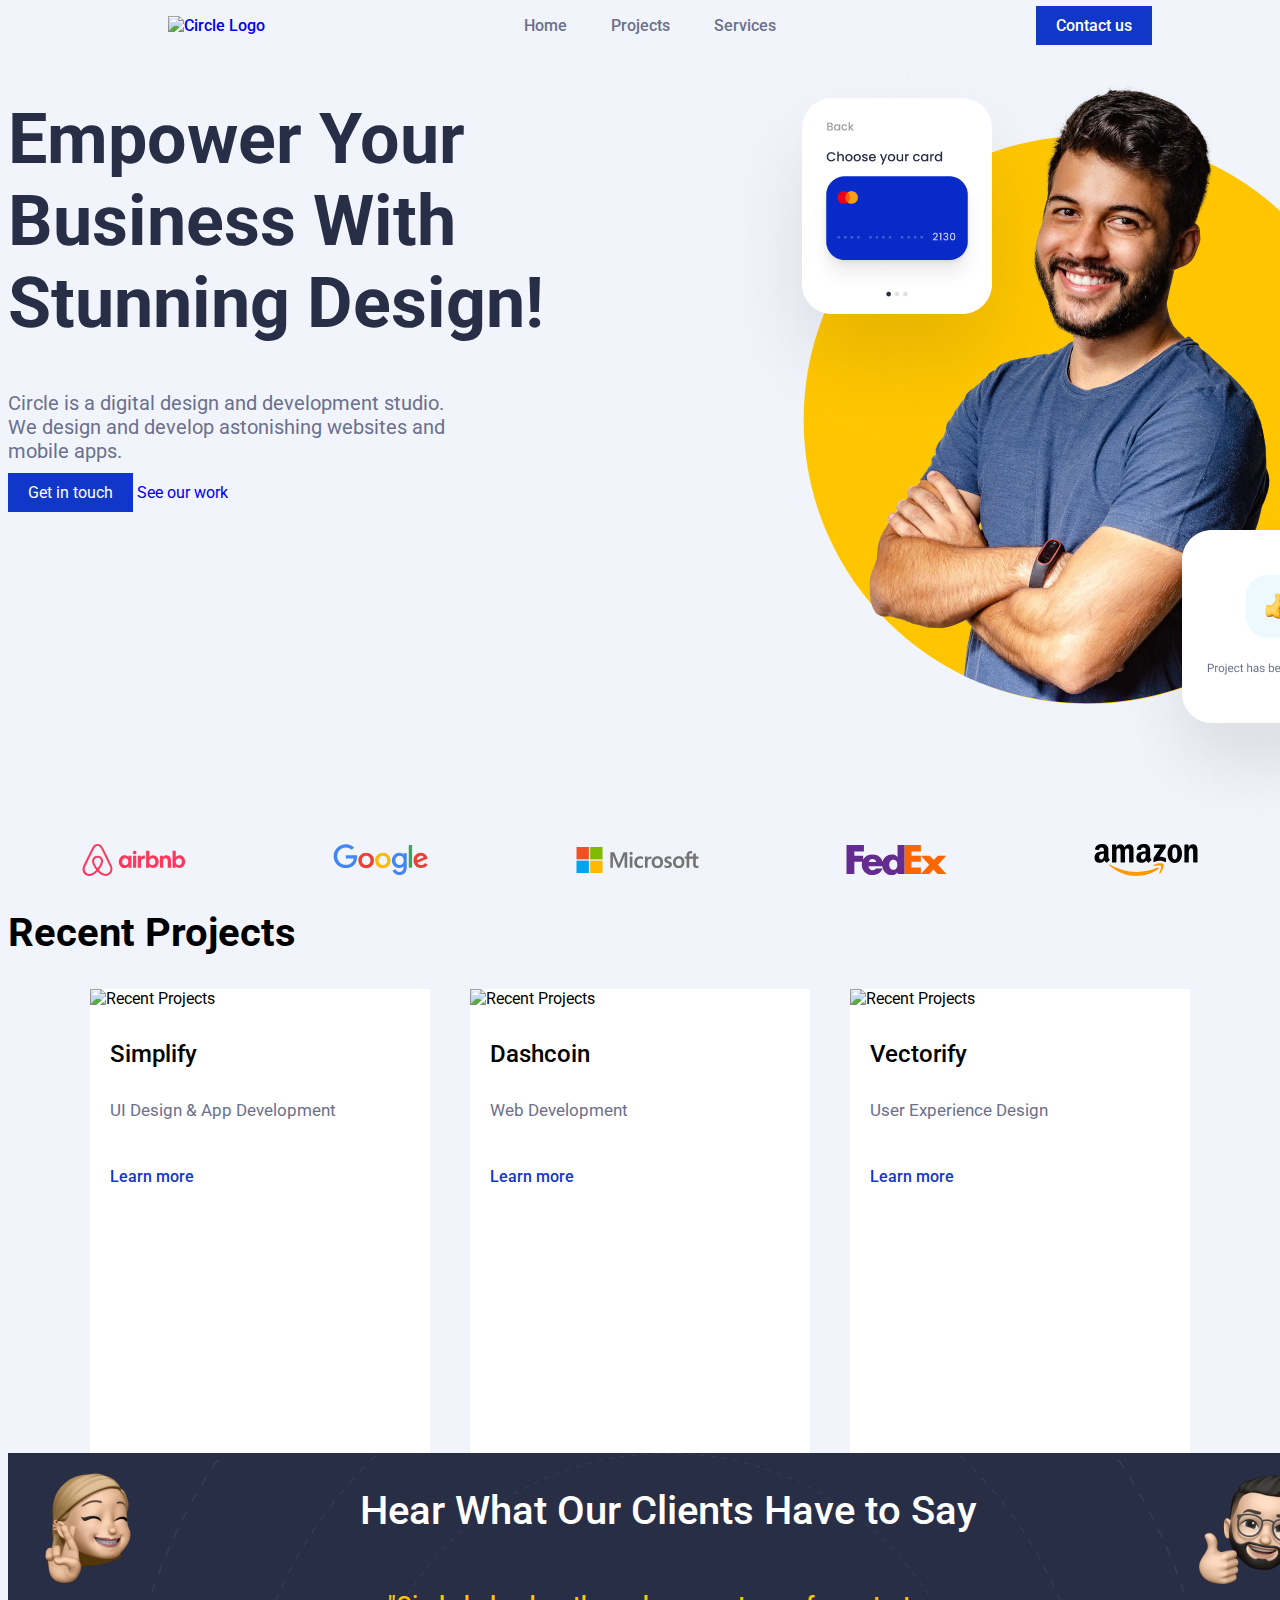
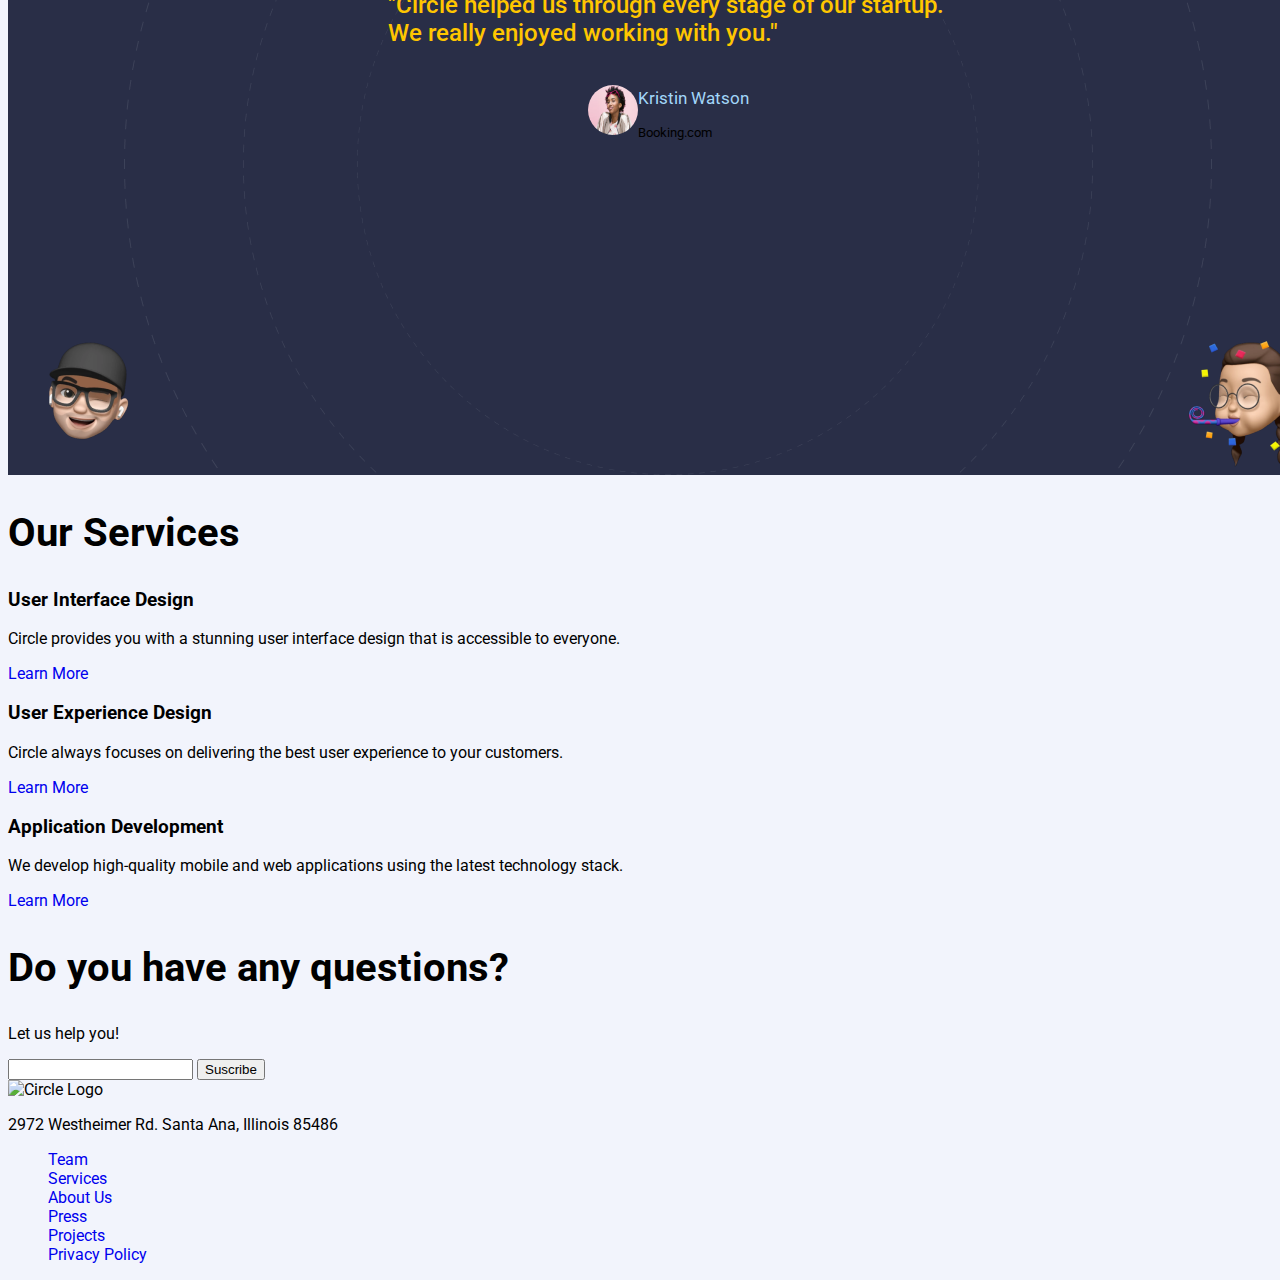
==== index.html @ bffb7397 "css day 2" ====
<!DOCTYPE html>
      <html lang="en">
      <head>
         <meta charset="UTF-8">
         <meta http-equiv="X-UA-Compatible" content="IE=edge">
         <meta name="viewport" content="width=device-width, initial-scale=1.0">
         <link rel="stylesheet" href="/style.css">
         <title>Circle</title>
      </head>
      <body>
         <div id="container">
            <nav>
               <ul class="navegacion">
                  <li><a href="#"><img src="/img/circle.svg" alt="Circle Logo"></a></li>
                  <div class="nav-center">
                     <li><a href="#">Home</a></li>
                     <li><a href="#">Projects</a></li>
                     <li><a href="#">Services</a></li>
                  </div>
                  <li><a class="btn-azul" href="#">Contact us</a></li>
               </ul>
            </nav>

            <section id="header">
                  <div class="header-txt">
                     <h1>Empower Your Business With Stunning Design!</h1>
                     <p>Circle is a digital design and development studio. We design and develop astonishing websites and mobile apps.</p>
                     <a class="btn-azul" href="#">Get in touch</a>
                     <a href="#">See our work</a>
                  </div>
                  <div>
                     <img src="/img/persona.png" alt="Persona">
                  </div>
            </section>

            <section id="logos">
               <img src="/img/airbnb-logo.svg" alt="Airbnb">
               <img src="/img/google-logo.svg" alt="Google">
               <img src="/img/microsoft-logo.svg" alt="Miscrosoft">
               <img src="/img/fedex-logo.svg" alt="FedEx">
               <img src="/img/amazon-logo.svg" alt="Amazon">
            </section>
            
            <section id="recent-projects">
               <div>
                  <h2>Recent Projects</h2>
               </div>
               <div class="cajas-global">
                  <div class="caja-proyecto">
                   <img class="project" src="/img/recent-projects.jpeg" alt="Recent Projects">
                    <h4>Simplify</h4>
                   <p>UI Design & App Development</p>
                   <a href="#">Learn more</a>
                </div>

                 <div class="caja-proyecto">
                     <img class="project" src="/img/recent-projects.jpeg" alt="Recent Projects">
                     <h4>Dashcoin</h4>
                     <p>Web Development</p>
                     <a href="#">Learn more</a>
                 </div>

                 <div class="caja-proyecto">
                     <img class="project" src="/img/recent-projects.jpeg" alt="Recent Projects">
                     <h4>Vectorify</h4>
                     <p>User Experience Design</p>
                     <a href="#">Learn more</a>
                 </div>
            </div>

            </section>

            <section id="review">
               
               <!-- <div class="emoji">
                  <img src="/img/memoji-1.png" alt="Emoji 1">
                  <img src="/img/memoji-2.png" alt="Emoji 2">
               </div>
               <div class="testimonio">
                  <h2>Hear What Our Clients Have to Say</h2>
                  <p class="testimonio-txt">"Circle helped us through every stage of our startup. We really enjoyed working with you."</p>
                  <div class="testimonio-foto">
                     <div class="foto-perfil">
                        <img src="/img/profile.png" alt="Perfil">
                     </div>
                     <div>
                        <p class="testimonio-nombre">Kristin Watson</p>
                        <p class="testimonio-empresa">Booking.com</p>
                     </div>
                  </div>
               </div>

               <div class="emoji">
                  <img src="/img/memoji-3.png" alt="Emoji 3">
                  <img src="/img/memoji-4.png" alt="Emoji 4">
               <div>-->

               <div class="testimonio">
                  <h2>Hear What Our Clients Have to Say</h2>
                  <p class="testimonio-txt">"Circle helped us through every stage of our startup. We really enjoyed working with you."</p>
                  <div class="testimonio-foto">
                     <div class="foto-perfil">
                        <img src="/img/profile.png" alt="Perfil">
                     </div>
                     <div>
                        <p class="testimonio-nombre">Kristin Watson</p>
                        <p class="testimonio-empresa">Booking.com</p>
                     </div>
                  </div>
               </div>
               <div class="emoji-arriba-izquierda"><img src="/img/memoji-1.png" alt="Emoji 1"></div>
               <div class="emoji-abajo-izquierda"><img src="/img/memoji-2.png" alt="Emoji 2"></div>
               <div class="emoji-arriba-derecha"><img src="/img/memoji-3.png" alt="Emoji 4"></div>
               <div class="emoji-abajo-derecha"><img src="/img/memoji-4.png" alt="Emoji 4"></div>

            </section>

            <section id="our-services">
               <h2>Our Services</h2>
               <div>
                  <h3>User Interface Design</h3>
                  <p>Circle provides you with a stunning user interface design that is accessible to everyone.</p>
                  <a href="#">Learn More</a>
               </div>

               <div>
                  <h3>User Experience Design</h3>
                  <p>Circle always focuses on delivering the best user experience to your customers.</p>
                  <a href="#">Learn More</a>
               </div>

               <div>
                  <h3>Application Development
                  </h3>
                  <p>We develop high-quality mobile and web applications using the latest technology stack.</p>
                  <a href="#">Learn More</a>
               </div>
            </section>

            <section>
               <h2>Do you have any questions?</h2>
               <p>Let us help you!</p>
               <form action="">
                  <input id="e-mail" type="text">
                  <button type="submit">Suscribe</button>
               </form>
            </section>

            <footer>
               <div>
                  <img src="/img/circle.svg" alt="Circle Logo">
                  <p>2972 Westheimer Rd. Santa Ana, Illinois 85486</p>
               </div>

               <div>
                  <ul>
                     <li><a href="#">Team</a></li>
                     <li><a href="#">Services</a></li>
                     <li><a href="#">About Us</a></li>
                     <li><a href="#">Press</a></li>
                     <li><a href="#">Projects</a></li>
                     <li><a href="#">Privacy Policy</a></li>
                  </ul>
               </div>
            </footer>

         </div>
      </body>
      </html>
---- style.css ----
@import url('https://fonts.googleapis.com/css2?family=Roboto:wght@400;500&display=swap');

body{
   background-color: #F2F4FC;
   font-family: Roboto, serif;
}

li{
   list-style: none;
}

a{
   text-decoration: none;
}

h2{
   font-size: 40px;
}

.navegacion{
   display: flex;
   justify-content: space-around;
   font-weight: 500;
}

.nav-center a{
   color: #6B708D;
}

.nav-center a:hover{
   color: #1037C8;
}

.nav-center li{
   display: inline;
   margin: 0 20px 0 20px;
   
   
}


.btn-azul{
   background-color: #1037C8;
   padding: 10px 20px;
   color: #fff;
}

h1{
   color: #292E47;
   font-size: 70px;
   width: 700px;
}

#header p{
   color: #6B708D;
   width: 450px;
   font-size: 20px;
}

#header{
   display: flex;
   flex-direction: row;
   justify-content: space-around;
}

#logos{
   display: flex;
   justify-content: space-around;
}

#recent-projects{
   display: flex;
   flex-direction: column;
}

.cajas-global{
   display: flex;
   flex-direction: row;
   justify-content: center;
}

.caja-proyecto{
   background-color: #ffffff;
   width: 340px;
   margin: 0 20px;
   padding-bottom: 20px;
   height: 444px;
}

.project{
   width: 340px;
   height: 240px;
}

.caja-proyecto a{
   color: #1037C8;
   font-weight: 500;
   padding-left: 20px;
}

.caja-proyecto h4{
   font-size: 24px;
   font-weight: 500;
   padding-left: 20px;
}

.caja-proyecto p{
   font-size: 17px;
   color: #6B708D;
   padding-left: 20px;
   padding-bottom: 30px;
}


/*#review{
   display: flex;
   flex-direction: row;
   justify-content: space-around;
   background-image:  url(/img/Orbit.png);
   background-color: #292E47;
   height: 622px;
   width: 1320px;

}

#review img{
   width: 150px;
   height: 150px;
}

.emoji{
   display: flex;
   flex-direction: column;
   justify-content: space-around;
}

#review .testimonio-txt{
   font-size: 24px;
   color: #FFC600;
   max-width: 560px;
   font-weight: 500;
   text-align: center;
   display: flex;
   justify-content: space-around;
   flex-direction: column;
}

#review h2{
   color: #fff;
   font-weight: 500;
}

.testimonio-foto{
   display: flex;
   flex-direction: row;
}

.foto-perfil img{
   width: 100px;
   height: 100px;
   border-radius: 100px;
}*/

#review{
   background-image:  url(/img/Orbit.png);
   background-color: #292E47;
   height: 622px;
   width: 1320px;
   position: relative;
}

#review .testimonio-txt{
   font-size: 24px;
   color: #FFC600;
   max-width: 560px;
   font-weight: 500;
}

#review h2{
   color: #fff;
   font-weight: 500;
}


.testimonio{
   display: flex;
   flex-direction: column;
   justify-content: space-around;
   align-items: center;
}

.testimonio-foto{
   display: flex;
   flex: row;
   align-items: center;
}

.foto-perfil img{
   width: 50px;
   height: 50px;
   border-radius: 50px;
}


.testimonio-nombre{
   font-size: 17px;
   color: #A2D6F9;
}

.testimonio-empresa{
   font-size: 13px;
}

.emoji-arriba-izquierda{
   position: absolute;
   left: 0%;
   top: 0%;
}

.emoji-arriba-izquierda img{
   width: 150px;
   height: 150px;
}

.emoji-abajo-izquierda{
   position: absolute;
   left: 0%;
   bottom: 0%;
}

.emoji-abajo-izquierda img{
   width: 150px;
   height: 150px;
}

.emoji-arriba-derecha{
   position: absolute;
   right: 0%;
   top: 0%;
}

.emoji-arriba-derecha img{
   width: 150px;
   height: 150px;
}

.emoji-abajo-derecha{ 
   position: absolute;
   right: 0%;
   bottom: 0%;
}

.emoji-abajo-derecha img{
   width: 150px;
   height: 150px; 
}
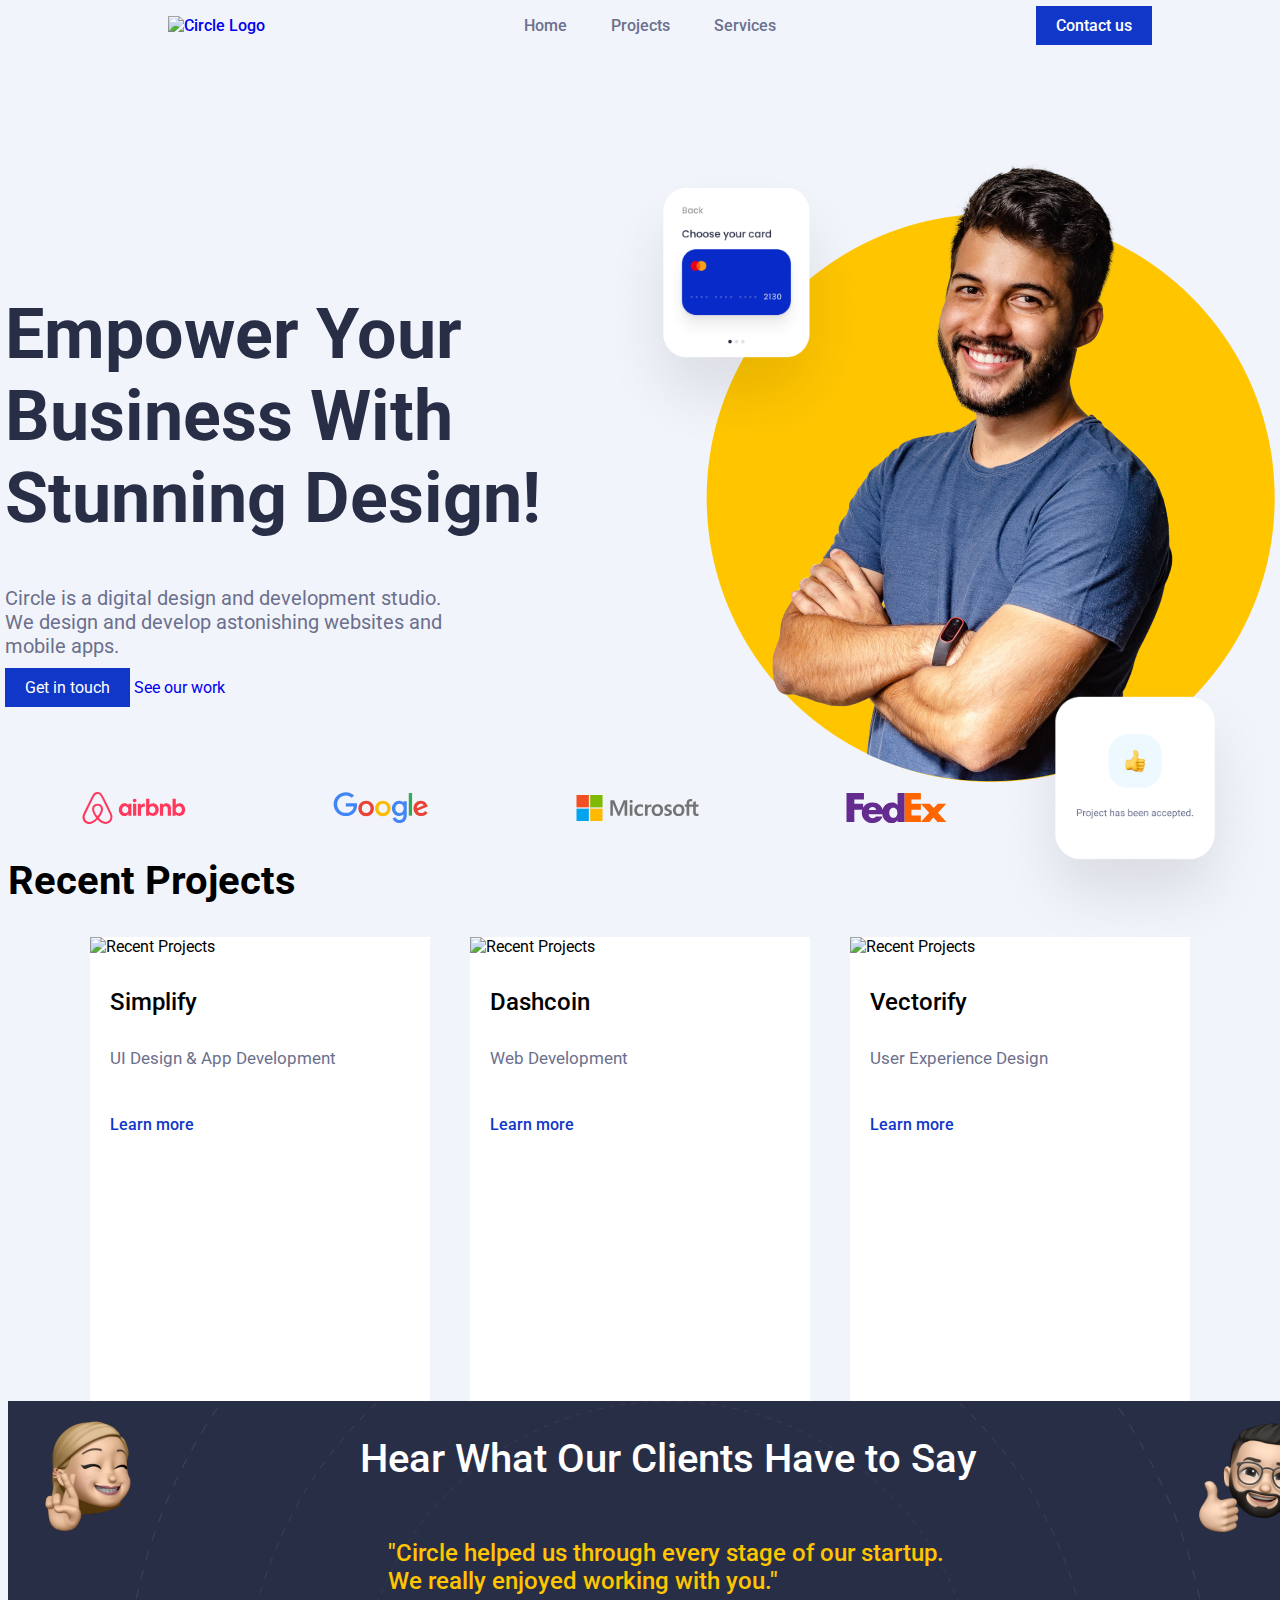
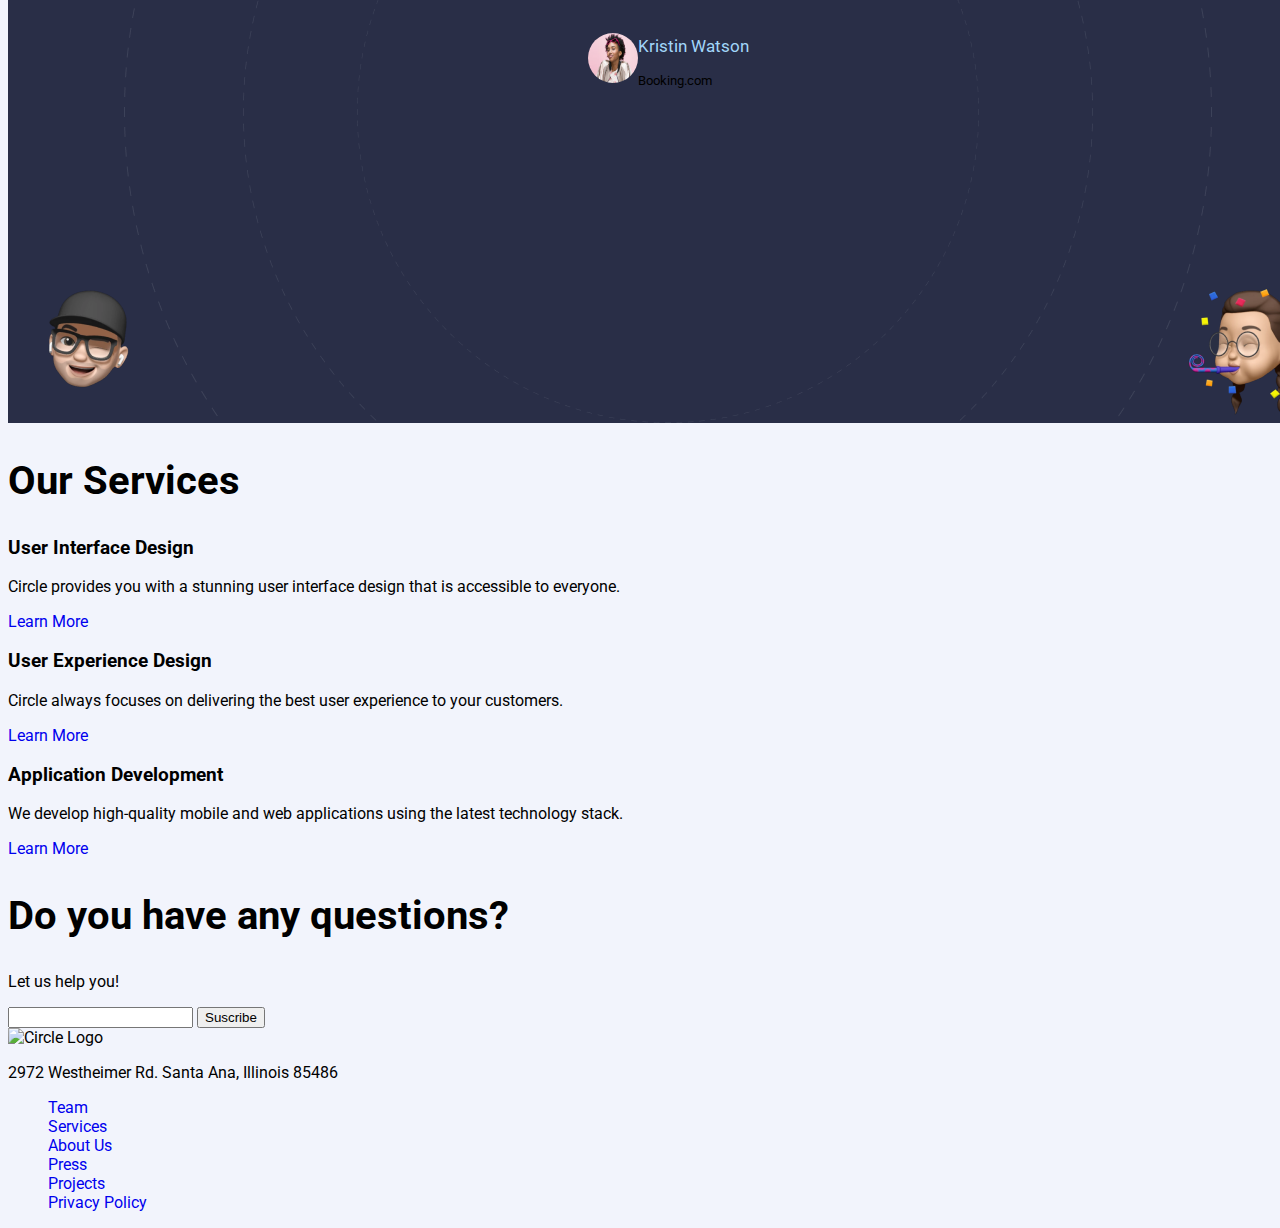
==== commit 4fc4c12c: "HTML changed" ====
--- a/index.html
+++ b/index.html
@@ -22,15 +22,19 @@
             </nav>
 
             <section id="header">
+               <div class="header-global">
                   <div class="header-txt">
                      <h1>Empower Your Business With Stunning Design!</h1>
                      <p>Circle is a digital design and development studio. We design and develop astonishing websites and mobile apps.</p>
                      <a class="btn-azul" href="#">Get in touch</a>
                      <a href="#">See our work</a>
                   </div>
-                  <div>
-                     <img src="/img/persona.png" alt="Persona">
+                  <div class="header-img">
+                     <img class="hero-image1" src="/img/card-1.png" alt="Card 1">
+                     <img class="hero-image2" src="/img/card-2.png" alt="Card 2">
+                     <img class="hero-image3" src="/img/hero-image.png" alt="Persona">
                   </div>
+               </div>
             </section>
 
             <section id="logos">
--- a/style.css
+++ b/style.css
@@ -58,9 +58,44 @@
 }
 
 #header{
-   display: flex;
-   flex-direction: row;
-   justify-content: space-around;
+   /*display: flex;
+   flex-direction: row;
+   justify-content: space-around;*/
+   padding: 0px 30px;
+   padding-top: 100px;
+   
+}
+
+.header-global{
+   display: flex;
+   flex-direction: row;
+   align-items: center;
+   justify-content: center;
+}
+
+.header-img{
+   position: relative;
+}
+
+.hero-image1{
+   position: absolute;
+   top: 0%;
+   left: -20%;
+   width: 290px;
+   height: 316px;
+}
+
+.hero-image2{
+   position: absolute ;
+   top: 80%;
+   left: 50%;
+   width: 290px;
+   height: 293px;
+}
+
+.hero-image3{
+   width: 570px;
+   height: 637px;
 }
 
 #logos{
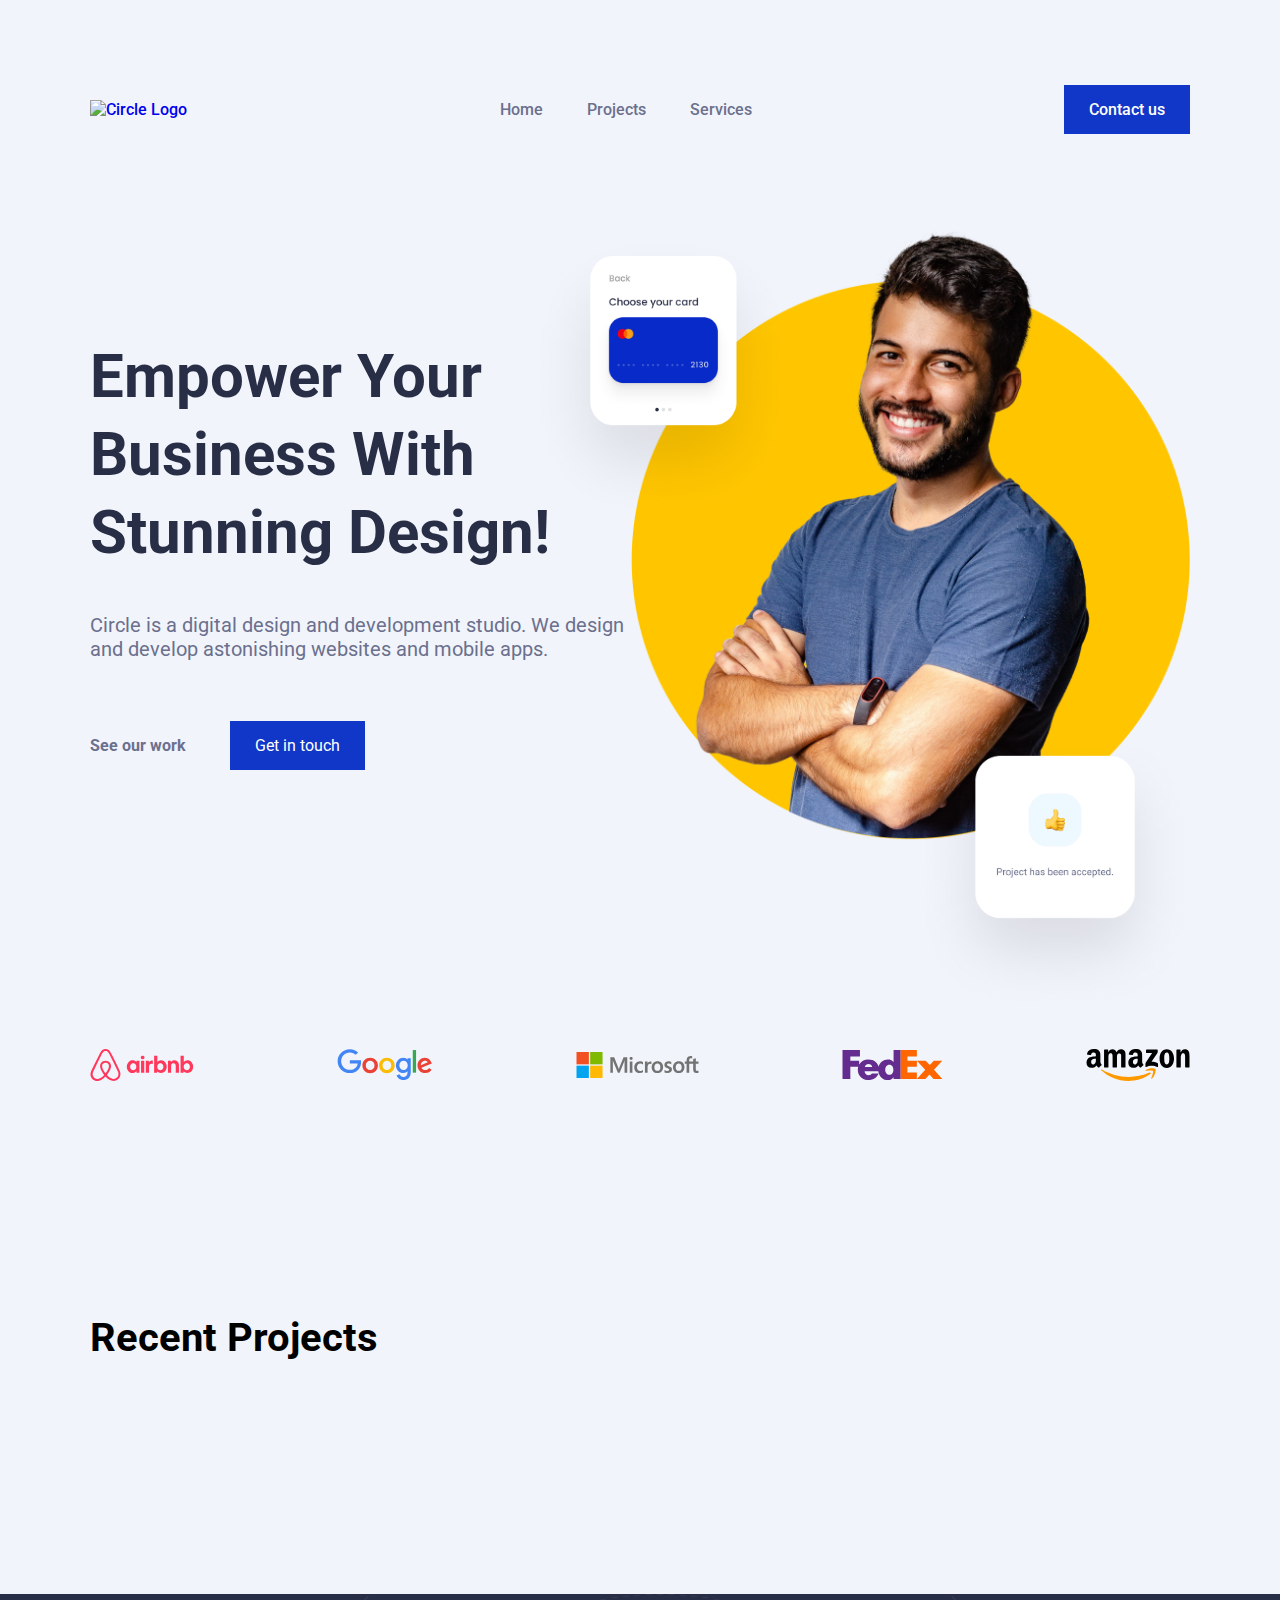
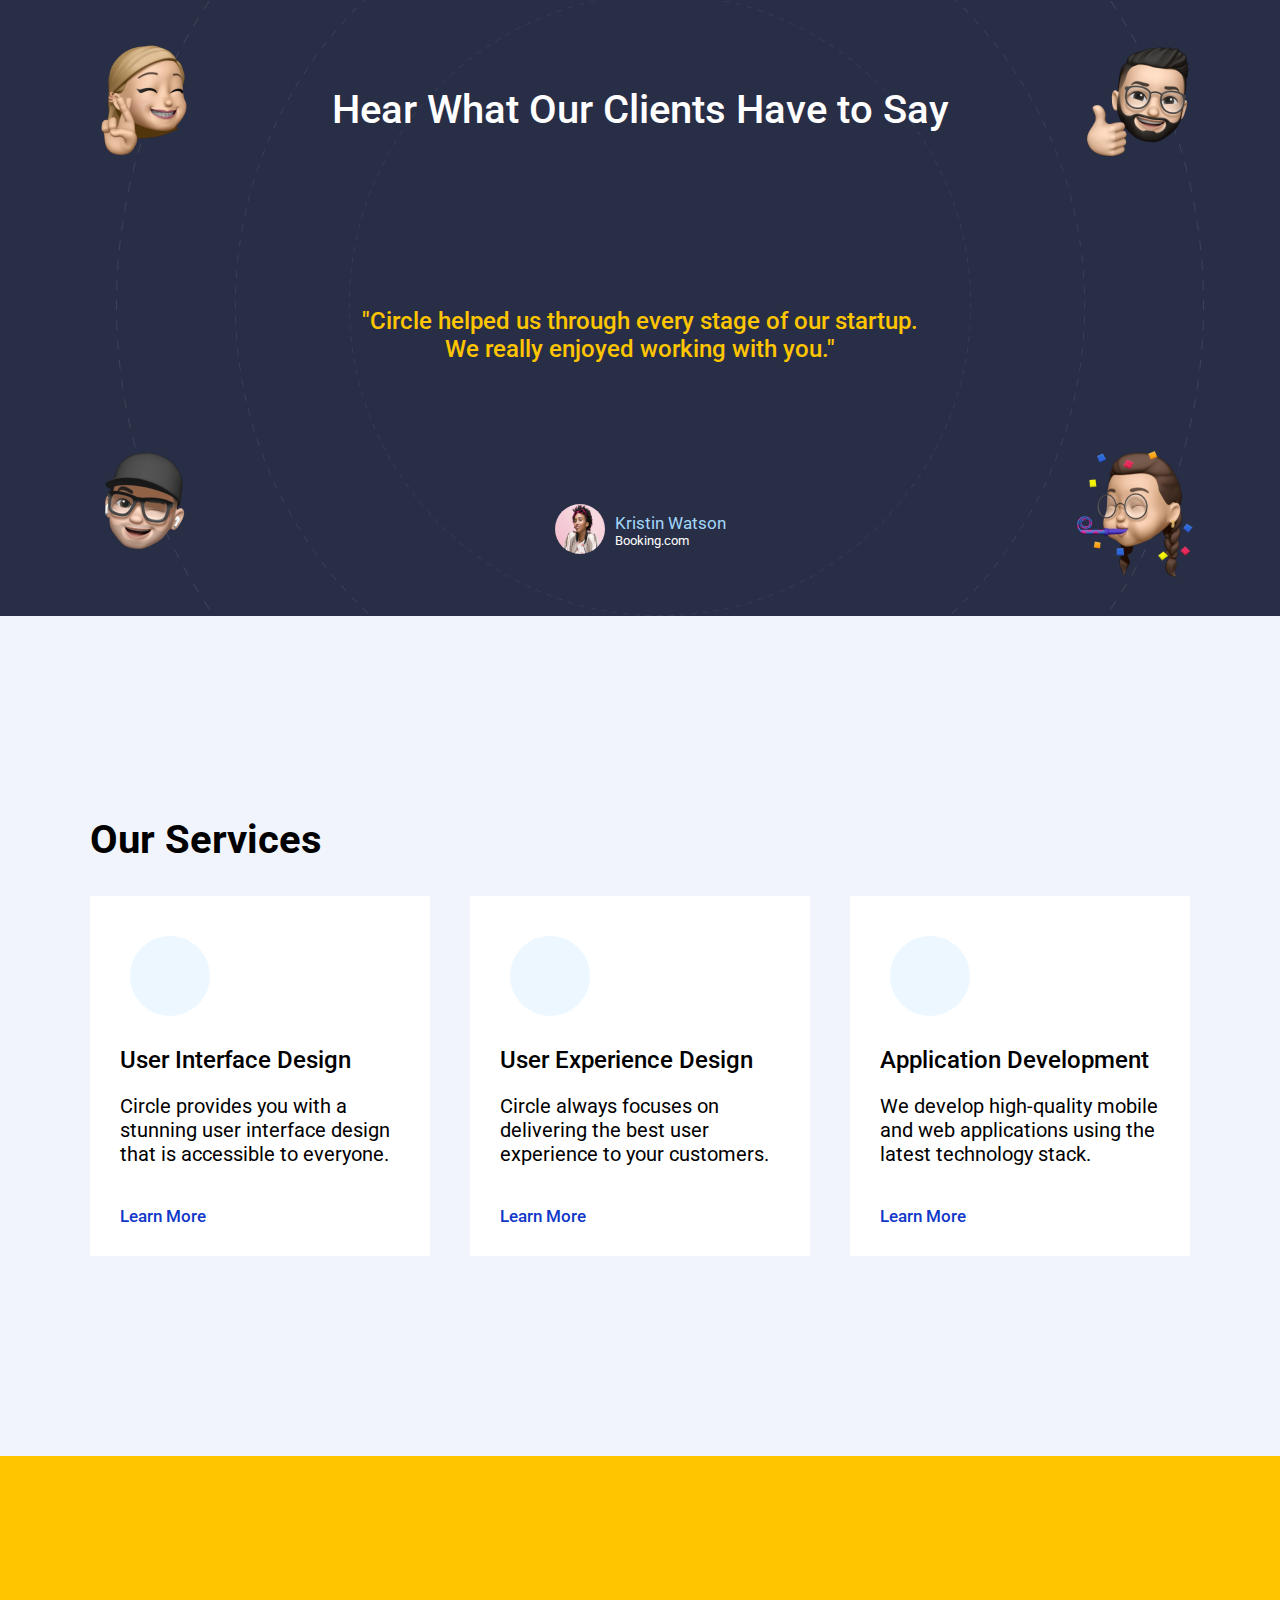
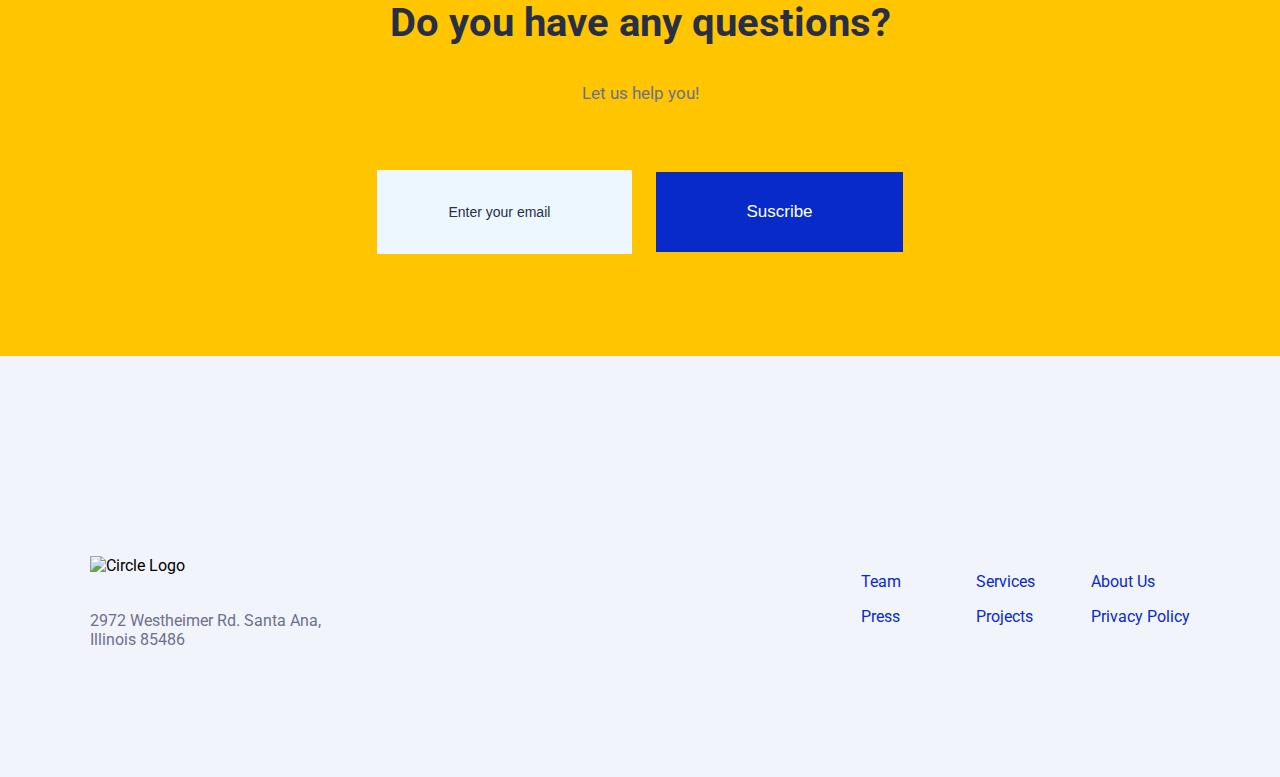
==== commit 9a033ff3: "individual page api added" ====
--- a/index.html
+++ b/index.html
@@ -5,81 +5,108 @@
          <meta http-equiv="X-UA-Compatible" content="IE=edge">
          <meta name="viewport" content="width=device-width, initial-scale=1.0">
          <link rel="stylesheet" href="/style.css">
-         <title>Circle</title>
+         <title>Circle Agency</title>
       </head>
       <body>
-         <div id="container">
-            <nav>
+         <div class="container">
+            <nav class="desktop">
                <ul class="navegacion">
                   <li><a href="#"><img src="/img/circle.svg" alt="Circle Logo"></a></li>
                   <div class="nav-center">
-                     <li><a href="#">Home</a></li>
+                     <li><a href="./index.html" class="current">Home</a></li>
                      <li><a href="#">Projects</a></li>
                      <li><a href="#">Services</a></li>
                   </div>
-                  <li><a class="btn-azul" href="#">Contact us</a></li>
+                  <li><a class="btn-azul" href="./contact.html">Contact us</a></li>
                </ul>
             </nav>
+         
+
+         <div class="nav-row">
+            <div class="nav-wrap">
+            <div class="menu-logo">
+               <a href="./index.html"><img src="/img/circle.svg" alt="Circle Logo"></a>
+            </div>
+
+            <button class="button-menu" id="button-menu">
+               <span class="span-uno"></span>
+               <span class="span-dos"></span>
+               <span class="span-tres"></span>
+            </button>
+         </div>
+
+            <nav class="nav-burger" id="nav-burger">
+               <ul class="menu-burger">
+                  <li><a href="./index.html" class="current">Home</a></li>
+                  <li><a href="#">Projects</a></li>
+                  <li><a href="#">Services</a></li>
+               </ul>
+            </nav>
+         </div>
+      </div>
+
 
             <section id="header">
-               <div class="header-global">
-                  <div class="header-txt">
-                     <h1>Empower Your Business With Stunning Design!</h1>
-                     <p>Circle is a digital design and development studio. We design and develop astonishing websites and mobile apps.</p>
-                     <a class="btn-azul" href="#">Get in touch</a>
-                     <a href="#">See our work</a>
+                  <div class="header-global">
+                     <div class="header-txt">
+                        <h1 class="header-title">Empower Your Business With Stunning Design!</h1>
+                        <p class="header-paragraph">Circle is a digital design and development studio. We design and develop astonishing websites and mobile apps.</p>
+                        <div class="botones-header">
+                           <a class="btn-work-header" href="#">See our work</a>
+                           <a class="btn-azul-header" href="#">Get in touch</a>
+                        </div>
+                     </div>
+                     
+                     <div class="header-img">
+                        <img class="hero-image1" src="/img/card-1.png" alt="Card 1">
+                        <img class="hero-image2" src="/img/card-2.png" alt="Card 2">
+                        <img class="hero-image3" src="/img/hero-image.png" alt="Persona">
+                     </div>
                   </div>
-                  <div class="header-img">
-                     <img class="hero-image1" src="/img/card-1.png" alt="Card 1">
-                     <img class="hero-image2" src="/img/card-2.png" alt="Card 2">
-                     <img class="hero-image3" src="/img/hero-image.png" alt="Persona">
-                  </div>
-               </div>
             </section>
 
             <section id="logos">
-               <img src="/img/airbnb-logo.svg" alt="Airbnb">
-               <img src="/img/google-logo.svg" alt="Google">
-               <img src="/img/microsoft-logo.svg" alt="Miscrosoft">
-               <img src="/img/fedex-logo.svg" alt="FedEx">
-               <img src="/img/amazon-logo.svg" alt="Amazon">
+               <!-- <div class="container"> -->
+                  <div class="logos-empresas">
+                     <img src="/img/airbnb-logo.svg" alt="Airbnb">
+                     <img src="/img/google-logo.svg" alt="Google">
+                     <img src="/img/microsoft-logo.svg" alt="Miscrosoft">
+                     <img src="/img/fedex-logo.svg" alt="FedEx">
+                     <img class="amazon" src="/img/amazon-logo.svg" alt="Amazon">
+                  </div>
+               <!-- </div> -->
             </section>
             
             <section id="recent-projects">
                <div>
-                  <h2>Recent Projects</h2>
+                  <h2 class="recent-proj">Recent Projects</h2>
                </div>
                <div class="cajas-global">
+                  <!-- <div class="caja-proyecto">
+                     <img class="project" src="/img/recent-projects.jpeg" alt="Recent Projects">
+                     <h4>Simplify</h4>
+                     <p>UI Design & App Development</p>
+                     <a href="./project.html">Learn more</a>
+                  </div>
+
                   <div class="caja-proyecto">
-                   <img class="project" src="/img/recent-projects.jpeg" alt="Recent Projects">
-                    <h4>Simplify</h4>
-                   <p>UI Design & App Development</p>
-                   <a href="#">Learn more</a>
-                </div>
-
-                 <div class="caja-proyecto">
                      <img class="project" src="/img/recent-projects.jpeg" alt="Recent Projects">
                      <h4>Dashcoin</h4>
                      <p>Web Development</p>
-                     <a href="#">Learn more</a>
-                 </div>
+                     <a href="./project.html">Learn more</a>
+                  </div>
 
-                 <div class="caja-proyecto">
+                  <div class="caja-proyecto">
                      <img class="project" src="/img/recent-projects.jpeg" alt="Recent Projects">
                      <h4>Vectorify</h4>
                      <p>User Experience Design</p>
-                     <a href="#">Learn more</a>
-                 </div>
+                     <a href="./project.html">Learn more</a>
+                  </div> -->
             </div>
 
             </section>
 
             <section id="review">
-               
-               <!-- <div class="emoji">
-                  <img src="/img/memoji-1.png" alt="Emoji 1">
-                  <img src="/img/memoji-2.png" alt="Emoji 2">
-               </div>
                <div class="testimonio">
                   <h2>Hear What Our Clients Have to Say</h2>
                   <p class="testimonio-txt">"Circle helped us through every stage of our startup. We really enjoyed working with you."</p>
@@ -87,28 +114,9 @@
                      <div class="foto-perfil">
                         <img src="/img/profile.png" alt="Perfil">
                      </div>
-                     <div>
-                        <p class="testimonio-nombre">Kristin Watson</p>
-                        <p class="testimonio-empresa">Booking.com</p>
-                     </div>
-                  </div>
-               </div>
-
-               <div class="emoji">
-                  <img src="/img/memoji-3.png" alt="Emoji 3">
-                  <img src="/img/memoji-4.png" alt="Emoji 4">
-               <div>-->
-
-               <div class="testimonio">
-                  <h2>Hear What Our Clients Have to Say</h2>
-                  <p class="testimonio-txt">"Circle helped us through every stage of our startup. We really enjoyed working with you."</p>
-                  <div class="testimonio-foto">
-                     <div class="foto-perfil">
-                        <img src="/img/profile.png" alt="Perfil">
-                     </div>
-                     <div>
-                        <p class="testimonio-nombre">Kristin Watson</p>
-                        <p class="testimonio-empresa">Booking.com</p>
+                     <div class="testimonio-datos">
+                        <div class="testimonio-nombre">Kristin Watson</div>
+                        <div class="testimonio-empresa">Booking.com</div>
                      </div>
                   </div>
                </div>
@@ -121,53 +129,68 @@
 
             <section id="our-services">
                <h2>Our Services</h2>
-               <div>
-                  <h3>User Interface Design</h3>
-                  <p>Circle provides you with a stunning user interface design that is accessible to everyone.</p>
-                  <a href="#">Learn More</a>
-               </div>
+                  <div class="servicios-global">
+                     <div class="caja-servicio">
+                        <div class="servicio-img-1"></div>
+                        <h4>User Interface Design</h4>
+                        <p>Circle provides you with a stunning user interface design that is accessible to everyone.</p>
+                        <a href="#">Learn More</a>
+                     </div>
 
-               <div>
-                  <h3>User Experience Design</h3>
-                  <p>Circle always focuses on delivering the best user experience to your customers.</p>
-                  <a href="#">Learn More</a>
-               </div>
+                     <div class="caja-servicio">
+                        <div class="servicio-img-2"></div>
+                        <h4>User Experience Design</h4>
+                        <p>Circle always focuses on delivering the best user experience to your customers.</p>
+                        <a href="#">Learn More</a>
+                     </div>
 
-               <div>
-                  <h3>Application Development
-                  </h3>
-                  <p>We develop high-quality mobile and web applications using the latest technology stack.</p>
-                  <a href="#">Learn More</a>
+                     <div class="caja-servicio">
+                        <div class="servicio-img-3"></div>
+                        <h4>Application Development</h4>
+                        <p>We develop high-quality mobile and web applications using the latest technology stack.</p>
+                        <a href="#">Learn More</a>
+                     </div>
+                  </div>
+            </section>
+
+            <section id="questions">
+               <div class="questions-global">
+                  <h3>Do you have any questions?</h3>
+                  <p>Let us help you!</p>
+                     <div class="questions-form">
+                        <form action="#" class="form-index">
+                        <div class="questions-icono"></div>
+                        <input id="e-mail" type="text" placeholder="Enter your email">
+                        <button type="submit">Suscribe</button>
+                     </form>
+                  </div>
                </div>
             </section>
 
-            <section>
-               <h2>Do you have any questions?</h2>
-               <p>Let us help you!</p>
-               <form action="">
-                  <input id="e-mail" type="text">
-                  <button type="submit">Suscribe</button>
-               </form>
-            </section>
+            <footer>
+               <div class="container">
+                  <div class="footer-section">
+                     <div class="footer-logo">
+                        <img class="footer-logo-img" src="/img/circle.svg" alt="Circle Logo">
+                        <p class="paragraph-footer">2972 Westheimer Rd. Santa Ana, Illinois 85486</p>
+                     </div>
 
-            <footer>
-               <div>
-                  <img src="/img/circle.svg" alt="Circle Logo">
-                  <p>2972 Westheimer Rd. Santa Ana, Illinois 85486</p>
-               </div>
-
-               <div>
-                  <ul>
-                     <li><a href="#">Team</a></li>
-                     <li><a href="#">Services</a></li>
-                     <li><a href="#">About Us</a></li>
-                     <li><a href="#">Press</a></li>
-                     <li><a href="#">Projects</a></li>
-                     <li><a href="#">Privacy Policy</a></li>
-                  </ul>
+                        <ul>
+                           <div class="footer-nav">
+                              <li><a href="#">Team</a></li>
+                              <li><a href="#">Services</a></li>
+                              <li><a href="#">About Us</a></li>
+                              <li><a href="#">Press</a></li>
+                              <li><a href="#">Projects</a></li>
+                              <li><a href="#">Privacy Policy</a></li>
+                           </div>
+                        </ul>
+                  </div>
                </div>
             </footer>
 
-         </div>
+         <!-- </div> -->
+
+         <script src="./js/script.js"></script>
       </body>
       </html>--- a/style.css
+++ b/style.css
@@ -3,6 +3,7 @@
 body{
    background-color: #F2F4FC;
    font-family: Roboto, serif;
+   margin: 0;
 }
 
 li{
@@ -17,10 +18,25 @@
    font-size: 40px;
 }
 
+ul{
+   padding: 0;
+}
+
+.current{
+   color: #0082f3;
+}
+
+.container{
+   max-width: 1100px;
+   margin: 0 auto;
+   /* padding: 0 30px; */
+}
+
 .navegacion{
    display: flex;
-   justify-content: space-around;
+   justify-content: space-between;
    font-weight: 500;
+   margin-top: 100px;
 }
 
 .nav-center a{
@@ -35,38 +51,69 @@
    display: inline;
    margin: 0 20px 0 20px;
    
-   
-}
-
+}
 
 .btn-azul{
    background-color: #1037C8;
-   padding: 10px 20px;
+   padding: 15px 25px;
    color: #fff;
+}
+
+.btn-azul:active{
+   background-color: #000;
+}
+
+.btn-work-header{
+   display: inline-block;  
+   color: #6B708D;
+   margin-right: 20px;
+   margin-top: 40px;
+   text-align: center;
+   font-weight: bold;
+}
+
+.btn-azul-header{
+   display: inline-block;
+   background-color: #1037C8;
+   padding: 15px 25px;
+   color: #fff;
+   margin-left: 20px;
+   margin-top: 40px;
+   text-align: center;
+}
+
+.btn-azul-header:hover{
+   background-color: #6B708D;
 }
 
 h1{
    color: #292E47;
    font-size: 70px;
-   width: 700px;
-}
-
-#header p{
+   max-width: 700px;
+}
+
+.header-paragraph{
    color: #6B708D;
-   width: 450px;
+   max-width: 600px;
    font-size: 20px;
 }
 
 #header{
-   /*display: flex;
-   flex-direction: row;
-   justify-content: space-around;*/
-   padding: 0px 30px;
-   padding-top: 100px;
+   /* padding: 0px 30px; */
+   margin-top: 100px;
+   max-width: 1100px;
+   margin-left: auto;
+   margin-right: auto;
    
 }
 
-.header-global{
+.header-title{
+   font-size: 60px;
+   line-height: 130%;
+   max-width: 530px;
+}
+
+.header-global{   
    display: flex;
    flex-direction: row;
    align-items: center;
@@ -94,24 +141,38 @@
 }
 
 .hero-image3{
-   width: 570px;
-   height: 637px;
-}
-
-#logos{
-   display: flex;
-   justify-content: space-around;
-}
+   max-width: 560px;
+   /* display: inline-block; */
+   /* height: 637px; */
+}
+
+#logos{  
+   margin-top: 200px;
+   max-width: 1100px;
+   margin-left: auto;
+   margin-right: auto;
+}
+
+.logos-empresas{
+   display: flex;
+   justify-content: space-between;
+} 
 
 #recent-projects{
    display: flex;
    flex-direction: column;
+   margin-top: 200px;
+   padding: 0 30px;
+   max-width: 1100px;
+   margin-left: auto;
+   margin-right: auto;
 }
 
 .cajas-global{
    display: flex;
    flex-direction: row;
    justify-content: center;
+   width: 100%;
 }
 
 .caja-proyecto{
@@ -146,27 +207,15 @@
    padding-bottom: 30px;
 }
 
-
-/*#review{
-   display: flex;
-   flex-direction: row;
-   justify-content: space-around;
+#review{
    background-image:  url(/img/Orbit.png);
    background-color: #292E47;
    height: 622px;
-   width: 1320px;
-
-}
-
-#review img{
-   width: 150px;
-   height: 150px;
-}
-
-.emoji{
-   display: flex;
-   flex-direction: column;
-   justify-content: space-around;
+   max-width: 1320px;
+   position: relative;
+   margin-top: 200px;
+   margin-right: auto;
+   margin-left: auto;
 }
 
 #review .testimonio-txt{
@@ -175,9 +224,6 @@
    max-width: 560px;
    font-weight: 500;
    text-align: center;
-   display: flex;
-   justify-content: space-around;
-   flex-direction: column;
 }
 
 #review h2{
@@ -185,43 +231,13 @@
    font-weight: 500;
 }
 
-.testimonio-foto{
-   display: flex;
-   flex-direction: row;
-}
-
-.foto-perfil img{
-   width: 100px;
-   height: 100px;
-   border-radius: 100px;
-}*/
-
-#review{
-   background-image:  url(/img/Orbit.png);
-   background-color: #292E47;
-   height: 622px;
-   width: 1320px;
-   position: relative;
-}
-
-#review .testimonio-txt{
-   font-size: 24px;
-   color: #FFC600;
-   max-width: 560px;
-   font-weight: 500;
-}
-
-#review h2{
-   color: #fff;
-   font-weight: 500;
-}
-
 
 .testimonio{
    display: flex;
    flex-direction: column;
    justify-content: space-around;
    align-items: center;
+   height: 100%;
 }
 
 .testimonio-foto{
@@ -236,6 +252,11 @@
    border-radius: 50px;
 }
 
+.testimonio-datos{
+   display: flex;
+   flex-direction: column;
+   margin-left: 10px;
+}
 
 .testimonio-nombre{
    font-size: 17px;
@@ -244,12 +265,13 @@
 
 .testimonio-empresa{
    font-size: 13px;
+   color: #fff;
 }
 
 .emoji-arriba-izquierda{
    position: absolute;
-   left: 0%;
-   top: 0%;
+   left: 5%;
+   top: 5%;
 }
 
 .emoji-arriba-izquierda img{
@@ -259,8 +281,8 @@
 
 .emoji-abajo-izquierda{
    position: absolute;
-   left: 0%;
-   bottom: 0%;
+   left: 5%;
+   bottom: 5%;
 }
 
 .emoji-abajo-izquierda img{
@@ -270,8 +292,8 @@
 
 .emoji-arriba-derecha{
    position: absolute;
-   right: 0%;
-   top: 0%;
+   right: 5%;
+   top: 5%;
 }
 
 .emoji-arriba-derecha img{
@@ -281,11 +303,632 @@
 
 .emoji-abajo-derecha{ 
    position: absolute;
-   right: 0%;
-   bottom: 0%;
+   right: 5%;
+   bottom: 5%;
 }
 
 .emoji-abajo-derecha img{
    width: 150px;
    height: 150px; 
 }
+
+#our-services{
+   margin-top: 200px;
+   max-width: 1100px;
+   margin-left: auto;
+   margin-right: auto;
+   padding: 0 30px;
+}
+
+.servicios-global{
+   display: flex;
+   justify-content: space-between;
+}
+
+.caja-servicio a{
+   color: #1037C8;
+   font-weight: 500;
+   margin: 30px;
+   font-size: 17px;
+}
+
+.caja-servicio h4{
+   font-size: 24px;
+   font-weight: 500;
+   margin: 30px 30px 20px;
+}
+
+.caja-servicio p{
+   font-size: 20px;
+   margin-bottom: 10px;
+   margin-top: 0px;
+   margin-left: 30px;
+   margin-right: 30px;
+}
+
+.caja-servicio{
+   background-color: #fff;
+   max-width: 340px;
+   display: flex;
+   flex-direction: column;
+}
+
+.servicio-img-1{
+   width: 80px;
+   height: 80px;
+   border-radius: 50%;
+   background-color: #ECF7FF;
+   position: relative;
+   background-image: url(/img/1.svg);
+   background-position: center;
+   background-size: auto;
+   background-repeat: no-repeat;
+   margin-top: 40px;
+   margin-left:40px;
+
+}
+
+.servicio-img-2{
+   width: 80px;
+   height: 80px;
+   border-radius: 50%;
+   background-color: #ECF7FF;
+   position: relative;
+   background-image: url(/img/2.svg);
+   background-position: center;
+   background-size: auto;
+   background-repeat: no-repeat;
+   margin-top: 40px;
+   margin-left:40px;
+}
+
+.servicio-img-3{
+   width: 80px;
+   height: 80px;
+   border-radius: 50%;
+   background-color: #ECF7FF;
+   position: relative;
+   background-image: url(/img/3.svg);
+   background-position: center;
+   background-size: auto;
+   background-repeat: no-repeat;
+   margin-top: 40px;
+   margin-left:40px;
+}
+
+#questions{
+   height: 500px;
+   max-width: 1320px;
+   margin-top: 200px;
+   margin-right: auto;
+   margin-left: auto;
+   background-color: #ffc600;
+}
+
+.questions-global h3{
+   color: #292e47;
+   font-size: 40px;    
+   margin-bottom: 20px;
+}
+
+.questions-global p{
+   font-size: 17px;
+   color: #6b708d;
+}
+
+.questions-global{
+   display: flex;
+   flex-direction: column;
+   align-items: center;
+   height: 100%;
+   justify-content: center;
+}
+
+.questions-form{
+   position: relative;
+   margin-top: 50px;
+}
+
+.questions-icono{
+   position: absolute;
+   background-image: url(/img/mail.svg);
+   background-position: center;
+   background-repeat: no-repeat;
+   width: 30px;
+   height: 30px;
+   left: 4%;
+   top: 27%;
+}
+
+.form-index input{
+   max-width: 393px;
+   height: 80px;
+   margin-bottom: 0px;
+   padding-left: 70px;
+   background-color: #ecf7ff;
+   color: #292e47;
+   border: 1px solid #F2F4FC;
+   font-size: 14px;
+}
+
+::placeholder{
+   color: #292e47;
+}
+
+.formulario input::placeholder {
+   padding-left: 10px;
+}
+
+.form-index button{
+   height: 80px;
+   margin-left: 20px;
+   padding: 0px 90px;
+   background-color: #072ac8;
+   font-size: 17px;
+   color: #fff;
+   border: none;
+}
+
+.footer-section{
+   display: flex;
+   flex-direction: row;
+   justify-content: space-between;
+   padding: 0px 0px 100px 0px;
+   margin-top: 200px;
+}
+
+.footer-logo-img{
+   width: 40%;
+   padding-bottom: 20px;
+}
+
+.paragraph-footer{
+   color: #6B708D;
+   max-width: 250px;
+}
+
+.footer-nav{
+   display: grid;
+   grid-template-columns: 1fr 1fr 1fr;
+   grid-template-rows: 1fr 1fr 1fr;
+   gap: 16px;
+}
+
+.footer-nav a{
+   color: #072ac8;
+}
+
+/* ------------------------------------ */
+
+#proyecto{
+   max-width: 1100px;
+   margin: 0 auto;
+   padding: 0 30px;
+}
+
+.proyecto-header{
+   display: flex;
+   flex-direction: column;
+   width: 100%;
+}
+
+.proyecto-header-subtitle{
+   display: flex;
+   flex-direction: row;
+   justify-content: space-between;
+}
+
+.proyecto-global{
+   display: flex;
+   flex-direction: column;
+   align-items: center;
+}
+
+.proyecto-description{
+   margin-top: 70px;
+   padding: 0 30px;
+}
+
+.proyecto-description p{
+   margin-top: 0;
+   margin-bottom: 10px;
+   font-size: 20px;
+   line-height: 30px;
+   color: #292E47;
+}
+
+.proyecto-header-title{
+   font-size: 60px;
+   margin-bottom: 20px;
+}
+
+.proyecto-header-label{
+   color: #6b708d;
+   font-size: 24px;
+   font-weight: 500;
+}
+
+.proyecto-header-time{
+   font-size: 20px;
+}
+
+.proyecto-header-time span{
+   color: #6b708d;
+}
+
+.proyecto-image{
+   margin-top: 80px;
+   position: relative;
+   width: 100%;
+}
+
+.proyecto-imagen-img{
+   width: 100%;
+   height: 444px;
+   object-fit: cover;
+}
+
+.proyecto-imagen-blur{
+   position: absolute;
+   left: 0;
+   top: 0;
+   z-index: -1;
+   filter: saturate(200%) blur(40px);
+   opacity: 0.4;
+   width: 100%;
+   height: 444px;
+   object-fit: cover;
+}
+
+#other-projects{
+   display: flex;
+   flex-direction: column;
+   margin-top: 70px;
+   padding: 0 30px;
+   max-width: 1100px;
+   margin-left: auto;
+   margin-right: auto;
+}
+
+.caja-margin{
+   margin-top: 70px;
+}
+
+
+/* ---------------------- */
+
+#form{
+   margin-top: 200px;
+   padding: 0 30px;
+}
+
+.email-phone{
+   display: flex;
+   flex-direction: row;
+   justify-content: space-between;
+}
+
+.formulario label{
+   display: block;
+   margin-bottom: 10px;
+   color: #6b708d;
+   font-size: 20px;
+}
+
+.formulario input{
+   width: 100%;
+   height: 70px;
+   /* padding-left: 20px; */
+   border: 1px none #000;
+   background-color: rgba(107, 112, 141, 0.1);
+}
+
+.email{
+   width: 48%;
+}
+
+.phone{
+   width: 48%;
+}
+
+.formulario div{
+   margin-bottom: 20px;
+}
+
+.formulario textarea{
+   height: 200px;
+   width: 100%;
+   background-color: rgba(107, 112, 141, 0.1);
+   border: 1px none #000;
+   /* padding-left: 20px;
+   padding-top: 20px; */
+   font-family: Roboto, serif;
+}
+
+.formulario textarea::placeholder {
+   padding-left: 20px;
+   padding-top: 20px;
+}
+
+.formulario button{
+   width: 100%;
+   height: 80px;
+   background-color: #072ac8;
+   border: 1px none #000;
+   color: #fff;
+   font-size: 20px;
+}
+
+.nav-row{
+   display: none;
+}
+
+
+@media only screen and (max-width: 747px) {
+   body.lock{
+      overflow: hidden;
+   }
+   
+   .desktop{
+      display: none;
+   }
+
+   .nav-row{
+      display: block;
+   }
+
+   .nav-wrap{
+      display: flex;
+      flex-direction: row;
+      justify-content: space-between;
+      padding-left: 30px;
+      padding-right: 30px;
+      align-items: center;
+      position: relative;
+      z-index: 100;
+      background-color: #F2F4FC;
+   }
+
+   .nav-burger{
+      background-color: #c8c8c8;
+      position: absolute;
+      left: 0;
+      top: -100%;
+      width: 100%;
+      margin-top: 40px;
+      z-index: 50;
+      transition: all 0.3s ease 0s;
+   }
+
+   .nav-burger.active{
+      top: 0;
+   }
+
+   .button-menu {
+      width: 40px;
+      height: 40px;
+      border: none;
+      display: flex;
+      background: none;
+      flex-direction: column;
+      align-items: center;
+      justify-content: center;
+   }
+
+   .button-menu span{
+      width: 40px;
+      height: 4px;
+      background-color: #292E47;
+      margin-bottom: 5px;
+      position: relative;
+      transition: all 0.3s ease 0s;
+   }
+
+   .button-menu.active{
+      background-color: #c8c8c8;
+   }
+
+   .button-menu.active .span-uno{
+      transform: rotate(45deg);
+      top: 5px;
+      background-color: #fff;
+   }
+
+   .button-menu.active .span-dos{
+      display: none;
+   }
+   .button-menu.active .span-tres{
+      transform: rotate(-45deg);
+      bottom: 5px;
+      background-color: #fff;
+   }
+
+   .menu-burger li{
+      padding: 20px;
+   }
+
+   .menu-burger a{
+      color: #6b708d;
+      font-size: 17px;
+      font-weight: 500;
+   }
+
+   .menu-burger a:hover{
+      color: #072ac8;
+   }
+
+   .header-global{
+      display: flex;
+      flex-direction: column;
+      margin: auto;
+   }
+
+   .amazon{
+      display: none;
+   }
+
+   .logos-empresas{
+      display: grid;
+      grid-template-columns: 1fr 1fr;
+      grid-template-rows: 1fr 1fr;
+      grid-column-gap: 50px;
+      grid-row-gap: 100px;
+      justify-items: center;
+   }
+
+
+   .emoji-arriba-izquierda,
+   .emoji-abajo-izquierda,
+   .emoji-arriba-derecha,
+   .emoji-abajo-derecha{
+      display: none;
+   }
+
+   .servicios-global{
+      display: flex;
+      flex-direction: column;
+      justify-content: space-between;
+      width: 100%;
+   }
+
+   .footer-section{
+      display: flex;
+      flex-direction: column; 
+      justify-content: space-between;
+      align-items: center;
+      padding: 0px 0px 100px 0px;
+      margin-top: 200px;
+   }
+
+   .recent-proj{
+      text-align: center;
+   }
+
+   .cajas-global{
+      display: flex;
+      flex-direction: column;
+      justify-content: center;
+   }
+
+   .caja-proyecto{
+      background-color: #ffffff;
+      width: 100%;
+      margin-top: 20px;
+      padding-bottom: 20px;
+      height: 444px;
+      margin-left: 0px;
+      margin-right: 0px;
+      box-sizing: content-box;
+   }
+
+   .project{
+      width: 100%;
+      height: 240px;
+      object-fit: cover;
+   }
+
+   .footer-logo{
+      text-align: center;
+   }
+
+   #our-services h2{
+      text-align: center;
+   }
+
+   .caja-servicio{
+      max-width: 100%;
+      margin-top: 20px;
+   }
+
+   #review h2{
+      max-width: 400px;
+      text-align: center;
+   }
+
+   .hero-image1,
+   .hero-image2{
+      display: none;
+   }
+
+   .header-txt{
+      display: flex;
+      flex-direction: column;
+      justify-content: center;
+      align-items: center;
+   }
+
+   .header-title{
+      text-align: center;
+   }
+
+   .header-paragraph{
+      text-align: center;
+   }
+
+   .botones-header{
+      display: flex;
+      flex-direction: row-reverse;
+      justify-content: center;
+      align-items: center;
+   }
+
+   .btn-work-header{
+      margin-left: 20px;
+   }
+
+   .btn-azul-header{
+      margin-right: 20px;
+   }
+
+   /* -------------------------------- */
+
+   .proyecto-header-title{
+      font-size: 40px;
+   }
+
+   .proyecto-header-subtitle{
+      display: flex;
+      flex-direction: column;   
+   }
+
+   .proyecto-header-label{
+      font-size: 20px;
+      margin-bottom: 10px;
+   }
+
+   .proyecto-image{
+      margin-top: 40px;
+   }
+
+   #other-projects h2{
+      text-align: center;
+   }
+
+   #form{
+      margin-top: 0px;
+   }
+
+   .form-title{
+      font-size: 40px;
+   }
+
+   .email-phone{
+      display: flex;
+      flex-direction: column;
+   }
+
+   .email{
+      width: 100%;
+   }
+   
+   .phone{
+      width: 100%;
+   }
+
+   #header{
+      /* padding: 0px 30px; */
+      margin-top: 0px;
+      
+   }
+
+}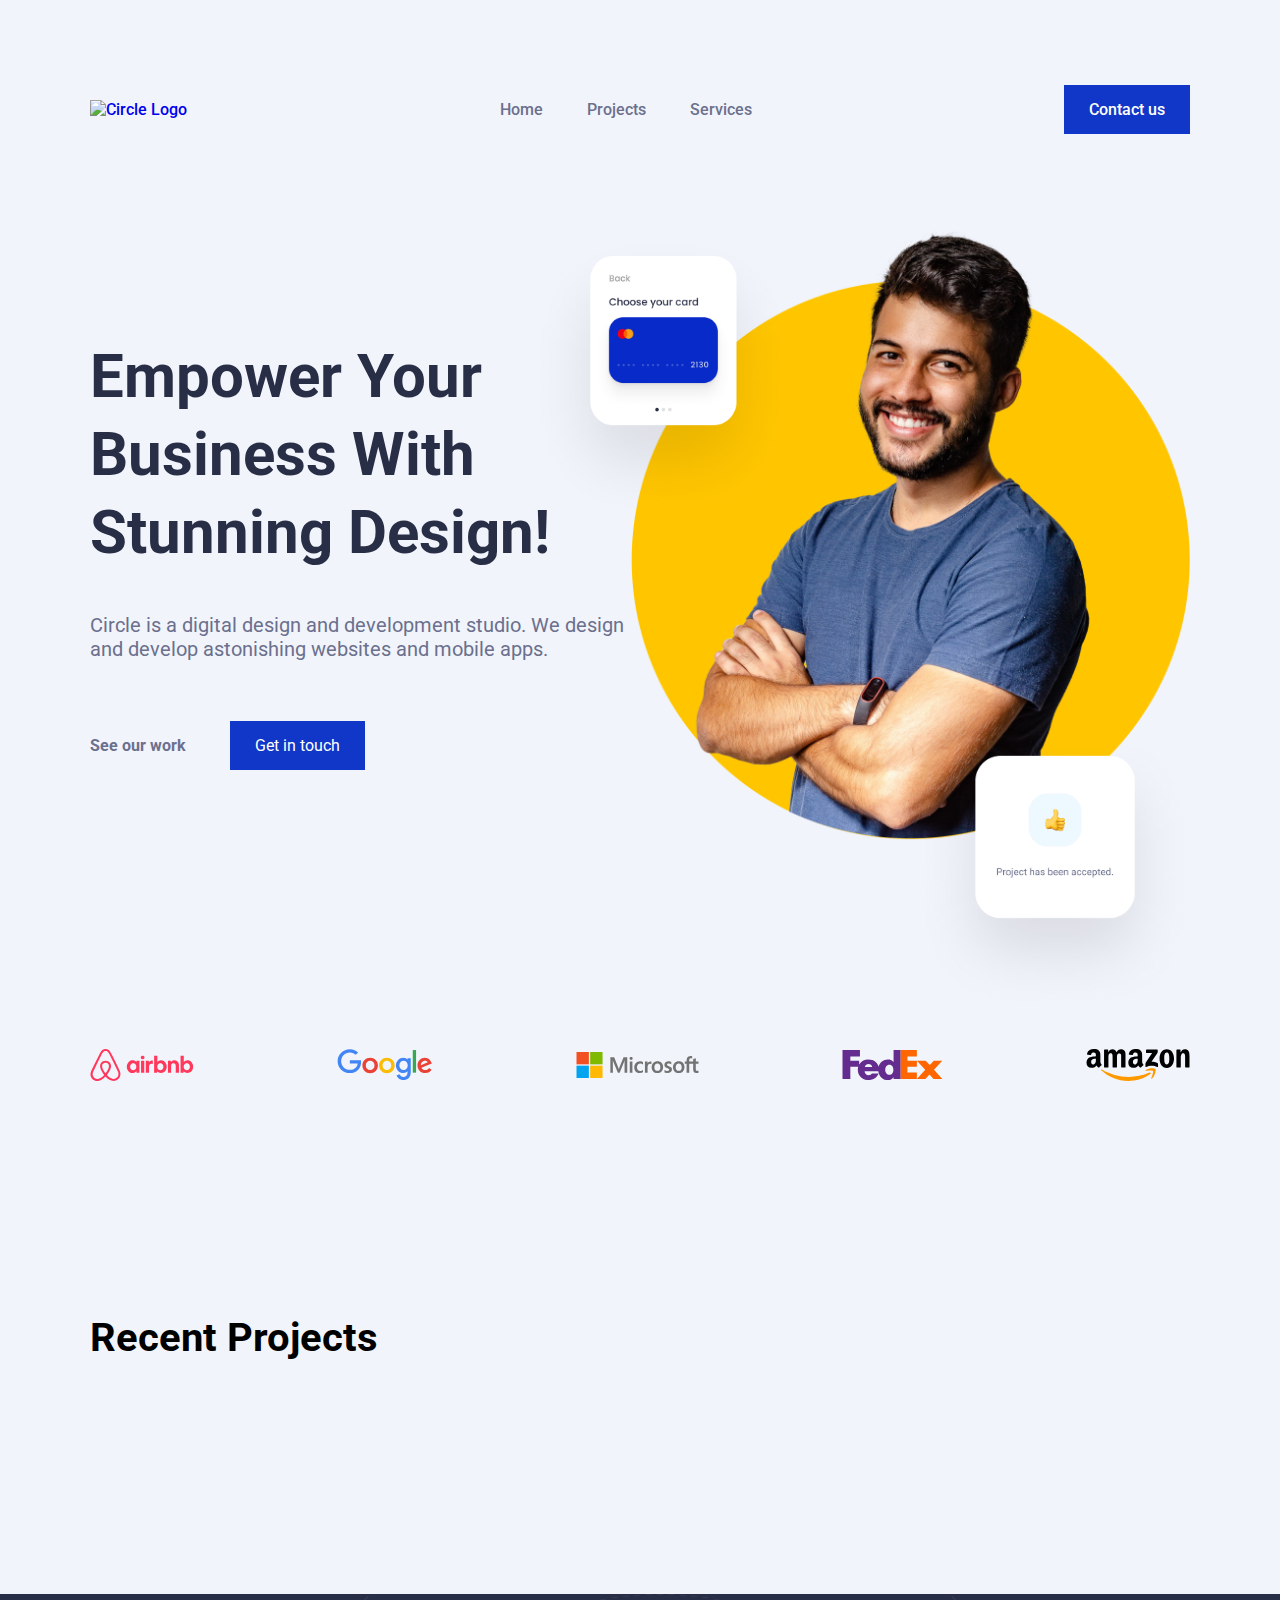
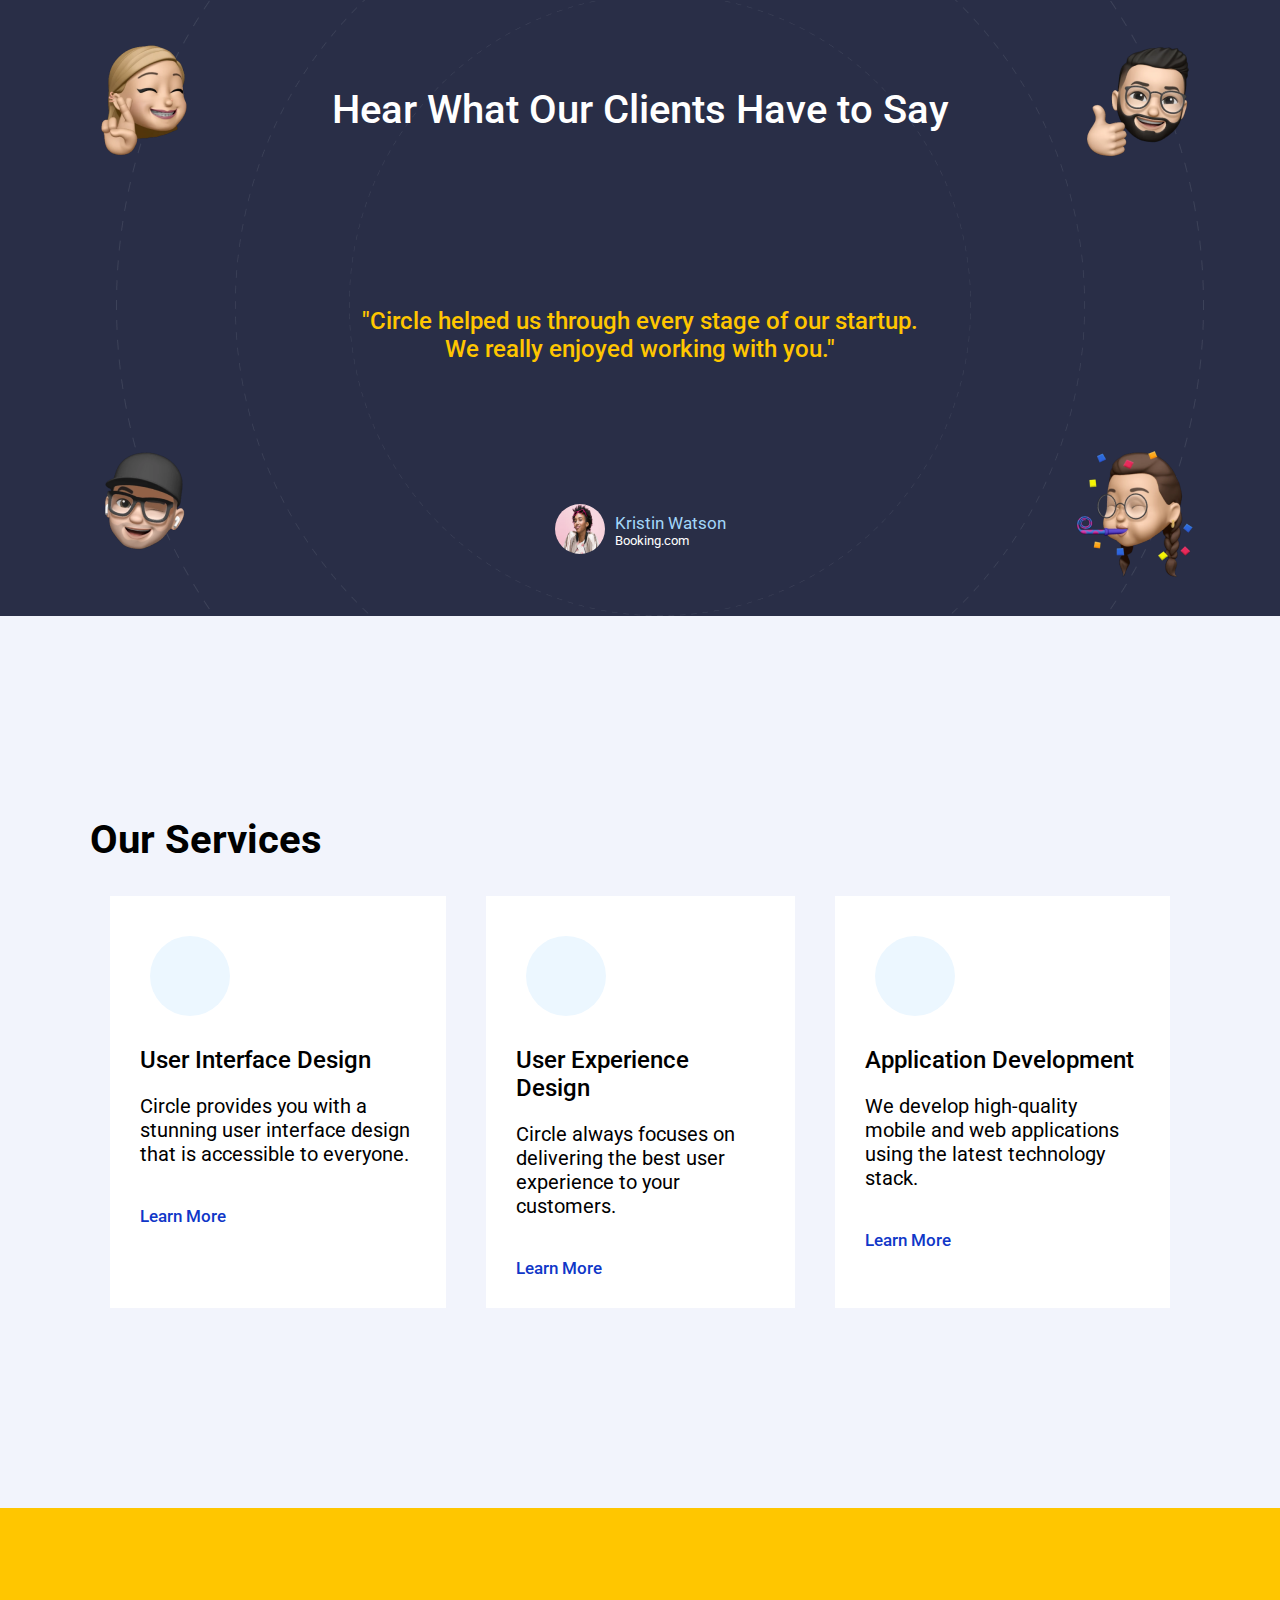
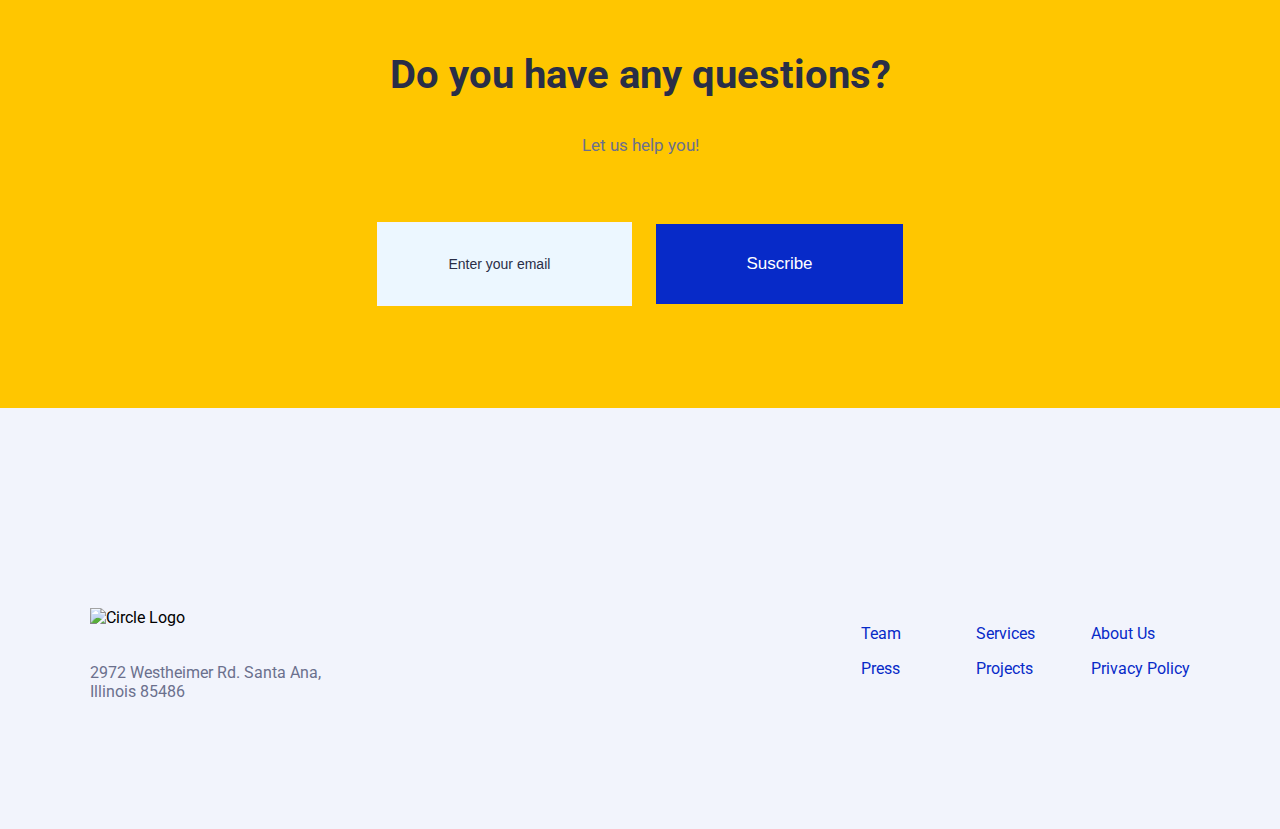
==== commit f73bce03: "project finished" ====
--- a/index.html
+++ b/index.html
@@ -1,196 +1,177 @@
-      <!DOCTYPE html>
-      <html lang="en">
-      <head>
-         <meta charset="UTF-8">
-         <meta http-equiv="X-UA-Compatible" content="IE=edge">
-         <meta name="viewport" content="width=device-width, initial-scale=1.0">
-         <link rel="stylesheet" href="/style.css">
-         <title>Circle Agency</title>
-      </head>
-      <body>
-         <div class="container">
-            <nav class="desktop">
-               <ul class="navegacion">
-                  <li><a href="#"><img src="/img/circle.svg" alt="Circle Logo"></a></li>
-                  <div class="nav-center">
-                     <li><a href="./index.html" class="current">Home</a></li>
-                     <li><a href="#">Projects</a></li>
-                     <li><a href="#">Services</a></li>
-                  </div>
-                  <li><a class="btn-azul" href="./contact.html">Contact us</a></li>
-               </ul>
-            </nav>
-         
+<!DOCTYPE html>
+<html lang="en">
+<head>
+   <meta charset="UTF-8">
+   <meta http-equiv="X-UA-Compatible" content="IE=edge">
+   <meta name="viewport" content="width=device-width, initial-scale=1.0">
+   <link rel="stylesheet" href="/style.css">
+   <title>Circle Agency</title>
+</head>
+<body>
+   <div class="container">
+      <nav class="desktop">
+         <ul class="navegacion">
+            <li><a href="#"><img src="/img/circle.svg" alt="Circle Logo"></a></li>
+            <div class="nav-center">
+               <li><a href="./index.html" class="current">Home</a></li>
+               <li><a href="#">Projects</a></li>
+               <li><a href="#">Services</a></li>
+            </div>
+            <li><a class="btn-azul" href="./contact.html">Contact us</a></li>
+         </ul>
+      </nav>
+   
 
-         <div class="nav-row">
-            <div class="nav-wrap">
-            <div class="menu-logo">
-               <a href="./index.html"><img src="/img/circle.svg" alt="Circle Logo"></a>
-            </div>
-
-            <button class="button-menu" id="button-menu">
-               <span class="span-uno"></span>
-               <span class="span-dos"></span>
-               <span class="span-tres"></span>
-            </button>
-         </div>
-
-            <nav class="nav-burger" id="nav-burger">
-               <ul class="menu-burger">
-                  <li><a href="./index.html" class="current">Home</a></li>
-                  <li><a href="#">Projects</a></li>
-                  <li><a href="#">Services</a></li>
-               </ul>
-            </nav>
-         </div>
+   <div class="nav-row">
+      <div class="nav-wrap">
+      <div class="menu-logo">
+         <a href="./index.html"><img src="/img/circle.svg" alt="Circle Logo"></a>
       </div>
 
+      <button class="button-menu" id="button-menu">
+         <span class="span-uno"></span>
+         <span class="span-dos"></span>
+         <span class="span-tres"></span>
+      </button>
+   </div>
 
-            <section id="header">
-                  <div class="header-global">
-                     <div class="header-txt">
-                        <h1 class="header-title">Empower Your Business With Stunning Design!</h1>
-                        <p class="header-paragraph">Circle is a digital design and development studio. We design and develop astonishing websites and mobile apps.</p>
-                        <div class="botones-header">
-                           <a class="btn-work-header" href="#">See our work</a>
-                           <a class="btn-azul-header" href="#">Get in touch</a>
-                        </div>
-                     </div>
-                     
-                     <div class="header-img">
-                        <img class="hero-image1" src="/img/card-1.png" alt="Card 1">
-                        <img class="hero-image2" src="/img/card-2.png" alt="Card 2">
-                        <img class="hero-image3" src="/img/hero-image.png" alt="Persona">
-                     </div>
-                  </div>
-            </section>
+      <nav class="nav-burger" id="nav-burger">
+         <ul class="menu-burger">
+            <li><a href="./index.html" class="current">Home</a></li>
+            <li><a href="#">Projects</a></li>
+            <li><a href="#">Services</a></li>
+         </ul>
+      </nav>
+   </div>
+</div>
 
-            <section id="logos">
-               <!-- <div class="container"> -->
-                  <div class="logos-empresas">
-                     <img src="/img/airbnb-logo.svg" alt="Airbnb">
-                     <img src="/img/google-logo.svg" alt="Google">
-                     <img src="/img/microsoft-logo.svg" alt="Miscrosoft">
-                     <img src="/img/fedex-logo.svg" alt="FedEx">
-                     <img class="amazon" src="/img/amazon-logo.svg" alt="Amazon">
-                  </div>
-               <!-- </div> -->
-            </section>
-            
-            <section id="recent-projects">
-               <div>
-                  <h2 class="recent-proj">Recent Projects</h2>
-               </div>
-               <div class="cajas-global">
-                  <!-- <div class="caja-proyecto">
-                     <img class="project" src="/img/recent-projects.jpeg" alt="Recent Projects">
-                     <h4>Simplify</h4>
-                     <p>UI Design & App Development</p>
-                     <a href="./project.html">Learn more</a>
-                  </div>
 
-                  <div class="caja-proyecto">
-                     <img class="project" src="/img/recent-projects.jpeg" alt="Recent Projects">
-                     <h4>Dashcoin</h4>
-                     <p>Web Development</p>
-                     <a href="./project.html">Learn more</a>
-                  </div>
-
-                  <div class="caja-proyecto">
-                     <img class="project" src="/img/recent-projects.jpeg" alt="Recent Projects">
-                     <h4>Vectorify</h4>
-                     <p>User Experience Design</p>
-                     <a href="./project.html">Learn more</a>
-                  </div> -->
-            </div>
-
-            </section>
-
-            <section id="review">
-               <div class="testimonio">
-                  <h2>Hear What Our Clients Have to Say</h2>
-                  <p class="testimonio-txt">"Circle helped us through every stage of our startup. We really enjoyed working with you."</p>
-                  <div class="testimonio-foto">
-                     <div class="foto-perfil">
-                        <img src="/img/profile.png" alt="Perfil">
-                     </div>
-                     <div class="testimonio-datos">
-                        <div class="testimonio-nombre">Kristin Watson</div>
-                        <div class="testimonio-empresa">Booking.com</div>
-                     </div>
+      <section id="header">
+            <div class="header-global">
+               <div class="header-txt">
+                  <h1 class="header-title">Empower Your Business With Stunning Design!</h1>
+                  <p class="header-paragraph">Circle is a digital design and development studio. We design and develop astonishing websites and mobile apps.</p>
+                  <div class="botones-header">
+                     <a class="btn-work-header" href="#">See our work</a>
+                     <a class="btn-azul-header" href="#">Get in touch</a>
                   </div>
                </div>
-               <div class="emoji-arriba-izquierda"><img src="/img/memoji-1.png" alt="Emoji 1"></div>
-               <div class="emoji-abajo-izquierda"><img src="/img/memoji-2.png" alt="Emoji 2"></div>
-               <div class="emoji-arriba-derecha"><img src="/img/memoji-3.png" alt="Emoji 4"></div>
-               <div class="emoji-abajo-derecha"><img src="/img/memoji-4.png" alt="Emoji 4"></div>
+               
+               <div class="header-img">
+                  <img class="hero-image1" src="/img/card-1.png" alt="Card 1">
+                  <img class="hero-image2" src="/img/card-2.png" alt="Card 2">
+                  <img class="hero-image3" src="/img/hero-image.png" alt="Persona">
+               </div>
+            </div>
+      </section>
 
-            </section>
+      <section id="logos">
+         <!-- <div class="container"> -->
+            <div class="logos-empresas">
+               <img src="/img/airbnb-logo.svg" alt="Airbnb">
+               <img src="/img/google-logo.svg" alt="Google">
+               <img src="/img/microsoft-logo.svg" alt="Miscrosoft">
+               <img src="/img/fedex-logo.svg" alt="FedEx">
+               <img class="amazon" src="/img/amazon-logo.svg" alt="Amazon">
+            </div>
+         <!-- </div> -->
+      </section>
+      
+      <section id="recent-projects">
+         <div>
+            <h2 class="recent-proj">Recent Projects</h2>
+         </div>
+         <div class="cajas-global">
+            
+      </div>
 
-            <section id="our-services">
-               <h2>Our Services</h2>
-                  <div class="servicios-global">
-                     <div class="caja-servicio">
-                        <div class="servicio-img-1"></div>
-                        <h4>User Interface Design</h4>
-                        <p>Circle provides you with a stunning user interface design that is accessible to everyone.</p>
-                        <a href="#">Learn More</a>
+      </section>
+
+      <section id="review">
+         <div class="testimonio">
+            <h2>Hear What Our Clients Have to Say</h2>
+            <p class="testimonio-txt">"Circle helped us through every stage of our startup. We really enjoyed working with you."</p>
+            <div class="testimonio-foto">
+               <div class="foto-perfil">
+                  <img src="/img/profile.png" alt="Perfil">
+               </div>
+               <div class="testimonio-datos">
+                  <div class="testimonio-nombre">Kristin Watson</div>
+                  <div class="testimonio-empresa">Booking.com</div>
+               </div>
+            </div>
+         </div>
+         <div class="emoji-arriba-izquierda"><img src="/img/memoji-1.png" alt="Emoji 1"></div>
+         <div class="emoji-abajo-izquierda"><img src="/img/memoji-2.png" alt="Emoji 2"></div>
+         <div class="emoji-arriba-derecha"><img src="/img/memoji-3.png" alt="Emoji 4"></div>
+         <div class="emoji-abajo-derecha"><img src="/img/memoji-4.png" alt="Emoji 4"></div>
+
+      </section>
+
+      <section id="our-services">
+         <h2>Our Services</h2>
+            <div class="servicios-global">
+               <div class="caja-servicio">
+                  <div class="servicio-img-1"></div>
+                  <h4>User Interface Design</h4>
+                  <p>Circle provides you with a stunning user interface design that is accessible to everyone.</p>
+                  <a href="#">Learn More</a>
+               </div>
+
+               <div class="caja-servicio">
+                  <div class="servicio-img-2"></div>
+                  <h4>User Experience Design</h4>
+                  <p>Circle always focuses on delivering the best user experience to your customers.</p>
+                  <a href="#">Learn More</a>
+               </div>
+
+               <div class="caja-servicio">
+                  <div class="servicio-img-3"></div>
+                  <h4>Application Development</h4>
+                  <p>We develop high-quality mobile and web applications using the latest technology stack.</p>
+                  <a href="#">Learn More</a>
+               </div>
+            </div>
+      </section>
+
+      <section id="questions">
+         <div class="questions-global">
+            <h3>Do you have any questions?</h3>
+            <p>Let us help you!</p>
+               <div class="questions-form">
+                  <form action="#" class="form-index">
+                  <div class="questions-icono"></div>
+                  <input id="e-mail" type="text" placeholder="Enter your email">
+                  <button type="submit">Suscribe</button>
+               </form>
+            </div>
+         </div>
+      </section>
+
+      <footer>
+         <div class="container">
+            <div class="footer-section">
+               <div class="footer-logo">
+                  <img class="footer-logo-img" src="/img/circle.svg" alt="Circle Logo">
+                  <p class="paragraph-footer">2972 Westheimer Rd. Santa Ana, Illinois 85486</p>
+               </div>
+
+                  <ul>
+                     <div class="footer-nav">
+                        <li><a href="#">Team</a></li>
+                        <li><a href="#">Services</a></li>
+                        <li><a href="#">About Us</a></li>
+                        <li><a href="#">Press</a></li>
+                        <li><a href="#">Projects</a></li>
+                        <li><a href="#">Privacy Policy</a></li>
                      </div>
+                  </ul>
+            </div>
+         </div>
+      </footer>
 
-                     <div class="caja-servicio">
-                        <div class="servicio-img-2"></div>
-                        <h4>User Experience Design</h4>
-                        <p>Circle always focuses on delivering the best user experience to your customers.</p>
-                        <a href="#">Learn More</a>
-                     </div>
+   <!-- </div> -->
 
-                     <div class="caja-servicio">
-                        <div class="servicio-img-3"></div>
-                        <h4>Application Development</h4>
-                        <p>We develop high-quality mobile and web applications using the latest technology stack.</p>
-                        <a href="#">Learn More</a>
-                     </div>
-                  </div>
-            </section>
-
-            <section id="questions">
-               <div class="questions-global">
-                  <h3>Do you have any questions?</h3>
-                  <p>Let us help you!</p>
-                     <div class="questions-form">
-                        <form action="#" class="form-index">
-                        <div class="questions-icono"></div>
-                        <input id="e-mail" type="text" placeholder="Enter your email">
-                        <button type="submit">Suscribe</button>
-                     </form>
-                  </div>
-               </div>
-            </section>
-
-            <footer>
-               <div class="container">
-                  <div class="footer-section">
-                     <div class="footer-logo">
-                        <img class="footer-logo-img" src="/img/circle.svg" alt="Circle Logo">
-                        <p class="paragraph-footer">2972 Westheimer Rd. Santa Ana, Illinois 85486</p>
-                     </div>
-
-                        <ul>
-                           <div class="footer-nav">
-                              <li><a href="#">Team</a></li>
-                              <li><a href="#">Services</a></li>
-                              <li><a href="#">About Us</a></li>
-                              <li><a href="#">Press</a></li>
-                              <li><a href="#">Projects</a></li>
-                              <li><a href="#">Privacy Policy</a></li>
-                           </div>
-                        </ul>
-                  </div>
-               </div>
-            </footer>
-
-         <!-- </div> -->
-
-         <script src="./js/script.js"></script>
-      </body>
-      </html>+   <script src="./js/index.js"></script>
+</body>
+</html>--- a/style.css
+++ b/style.css
@@ -151,6 +151,7 @@
    max-width: 1100px;
    margin-left: auto;
    margin-right: auto;
+   padding: 0 30px;
 }
 
 .logos-empresas{
@@ -180,7 +181,9 @@
    width: 340px;
    margin: 0 20px;
    padding-bottom: 20px;
-   height: 444px;
+   display: flex;
+   flex-direction: column;
+   margin-top: 20px;
 }
 
 .project{
@@ -192,12 +195,15 @@
    color: #1037C8;
    font-weight: 500;
    padding-left: 20px;
+   padding-right: 20px;
 }
 
 .caja-proyecto h4{
    font-size: 24px;
    font-weight: 500;
    padding-left: 20px;
+   padding-right: 20px;
+   min-height: 105px;
 }
 
 .caja-proyecto p{
@@ -205,6 +211,8 @@
    color: #6B708D;
    padding-left: 20px;
    padding-bottom: 30px;
+   padding-right: 20px;
+   flex: 1 1 auto;
 }
 
 #review{
@@ -351,6 +359,7 @@
    max-width: 340px;
    display: flex;
    flex-direction: column;
+   margin: 0 20px;
 }
 
 .servicio-img-1{
@@ -440,7 +449,7 @@
    top: 27%;
 }
 
-.form-index input{
+#e-mail{
    max-width: 393px;
    height: 80px;
    margin-bottom: 0px;
@@ -591,7 +600,7 @@
 }
 
 .caja-margin{
-   margin-top: 70px;
+   margin-top: 50px;
 }
 
 
@@ -659,12 +668,30 @@
    font-size: 20px;
 }
 
+.submit:hover{
+   background-color: #292e47;
+}
+
+.post-success{
+   display: none;
+   padding: 20px;
+   text-align: center;
+   background-color: #dddddd;
+}
+
+.post-failed{
+   display: none;
+   padding: 10px;
+   text-align: center;
+   background-color: #ffdede;
+}
+
 .nav-row{
    display: none;
 }
 
 
-@media only screen and (max-width: 747px) {
+@media only screen and (max-width: 820px) {
    body.lock{
       overflow: hidden;
    }
@@ -777,158 +804,181 @@
    }
 
 
+   .servicios-global{
+      display: flex;
+      flex-direction: column;
+      justify-content: space-between;
+      width: 100%;
+   }
+
+   .footer-section{
+      display: flex;
+      flex-direction: column; 
+      justify-content: space-between;
+      align-items: center;
+      padding: 0px 0px 100px 0px;
+      margin-top: 200px;
+   }
+
+   .recent-proj{
+      text-align: center;
+   }
+
+   .cajas-global{
+      display: flex;
+      flex-direction: column;
+      justify-content: center;
+   }
+
+   .caja-proyecto{
+      background-color: #ffffff;
+      width: 100%;
+      margin-top: 20px;
+      padding-bottom: 20px;
+      /* height: 444px; */
+      margin-left: 0px;
+      margin-right: 0px;
+   }
+
+   .project{
+      width: 100%;
+      height: 240px;
+      object-fit: cover;
+   }
+
+   .footer-logo{
+      text-align: center;
+   }
+
+   #our-services h2{
+      text-align: center;
+   }
+
+   .caja-servicio{
+      max-width: 100%;
+      margin-top: 20px;
+   }
+
+   #review h2{
+      max-width: 400px;
+      text-align: center;
+   }
+
+   .hero-image1,
+   .hero-image2{
+      display: none;
+   }
+
+   .header-txt{
+      display: flex;
+      flex-direction: column;
+      justify-content: center;
+      align-items: center;
+   }
+
+   .header-title{
+      text-align: center;
+   }
+
+   .header-paragraph{
+      text-align: center;
+   }
+
+   .botones-header{
+      display: flex;
+      flex-direction: row-reverse;
+      justify-content: center;
+      align-items: center;
+   }
+
+   .btn-work-header{
+      margin-left: 20px;
+   }
+
+   .btn-azul-header{
+      margin-right: 20px;
+   }
+
+   /* -------------------------------- */
+
+   .proyecto-header-title{
+      font-size: 40px;
+   }
+
+   .proyecto-header-subtitle{
+      display: flex;
+      flex-direction: column;   
+   }
+
+   .proyecto-header-label{
+      font-size: 20px;
+      margin-bottom: 10px;
+   }
+
+   .proyecto-image{
+      margin-top: 40px;
+   }
+
+   #other-projects h2{
+      text-align: center;
+   }
+
+   #form{
+      margin-top: 0px;
+   }
+
+   .form-title{
+      font-size: 40px;
+   }
+
+   .email-phone{
+      display: flex;
+      flex-direction: column;
+   }
+
+   .email{
+      width: 100%;
+   }
+   
+   .phone{
+      width: 100%;
+   }
+
+   #header{
+      /* padding: 0px 30px; */
+      margin-top: 0px;
+      
+   }
+
+   .form-index{
+      display: flex;
+      flex-direction: column;
+      align-items: center;
+   }
+
+   .form-index button{
+      margin-top: 20px;
+   }
+
+   .questions-icono{
+      left: 20%;
+      top: 15%;
+   }
+
+}
+
+@media only screen and (max-width: 1000px) {  
    .emoji-arriba-izquierda,
    .emoji-abajo-izquierda,
    .emoji-arriba-derecha,
    .emoji-abajo-derecha{
       display: none;
    }
-
-   .servicios-global{
-      display: flex;
-      flex-direction: column;
-      justify-content: space-between;
-      width: 100%;
-   }
-
-   .footer-section{
-      display: flex;
-      flex-direction: column; 
-      justify-content: space-between;
-      align-items: center;
-      padding: 0px 0px 100px 0px;
-      margin-top: 200px;
-   }
-
-   .recent-proj{
-      text-align: center;
-   }
-
+}
+
+@media only screen and (max-width: 1150px) {  
    .cajas-global{
-      display: flex;
-      flex-direction: column;
-      justify-content: center;
-   }
-
-   .caja-proyecto{
-      background-color: #ffffff;
-      width: 100%;
-      margin-top: 20px;
-      padding-bottom: 20px;
-      height: 444px;
-      margin-left: 0px;
-      margin-right: 0px;
-      box-sizing: content-box;
-   }
-
-   .project{
-      width: 100%;
-      height: 240px;
-      object-fit: cover;
-   }
-
-   .footer-logo{
-      text-align: center;
-   }
-
-   #our-services h2{
-      text-align: center;
-   }
-
-   .caja-servicio{
-      max-width: 100%;
-      margin-top: 20px;
-   }
-
-   #review h2{
-      max-width: 400px;
-      text-align: center;
-   }
-
-   .hero-image1,
-   .hero-image2{
-      display: none;
-   }
-
-   .header-txt{
-      display: flex;
-      flex-direction: column;
-      justify-content: center;
-      align-items: center;
-   }
-
-   .header-title{
-      text-align: center;
-   }
-
-   .header-paragraph{
-      text-align: center;
-   }
-
-   .botones-header{
-      display: flex;
-      flex-direction: row-reverse;
-      justify-content: center;
-      align-items: center;
-   }
-
-   .btn-work-header{
-      margin-left: 20px;
-   }
-
-   .btn-azul-header{
-      margin-right: 20px;
-   }
-
-   /* -------------------------------- */
-
-   .proyecto-header-title{
-      font-size: 40px;
-   }
-
-   .proyecto-header-subtitle{
-      display: flex;
-      flex-direction: column;   
-   }
-
-   .proyecto-header-label{
-      font-size: 20px;
-      margin-bottom: 10px;
-   }
-
-   .proyecto-image{
-      margin-top: 40px;
-   }
-
-   #other-projects h2{
-      text-align: center;
-   }
-
-   #form{
-      margin-top: 0px;
-   }
-
-   .form-title{
-      font-size: 40px;
-   }
-
-   .email-phone{
-      display: flex;
-      flex-direction: column;
-   }
-
-   .email{
-      width: 100%;
-   }
-   
-   .phone{
-      width: 100%;
-   }
-
-   #header{
-      /* padding: 0px 30px; */
-      margin-top: 0px;
-      
-   }
-
+      flex-wrap: wrap;
+      justify-content: start;
+   }
 }